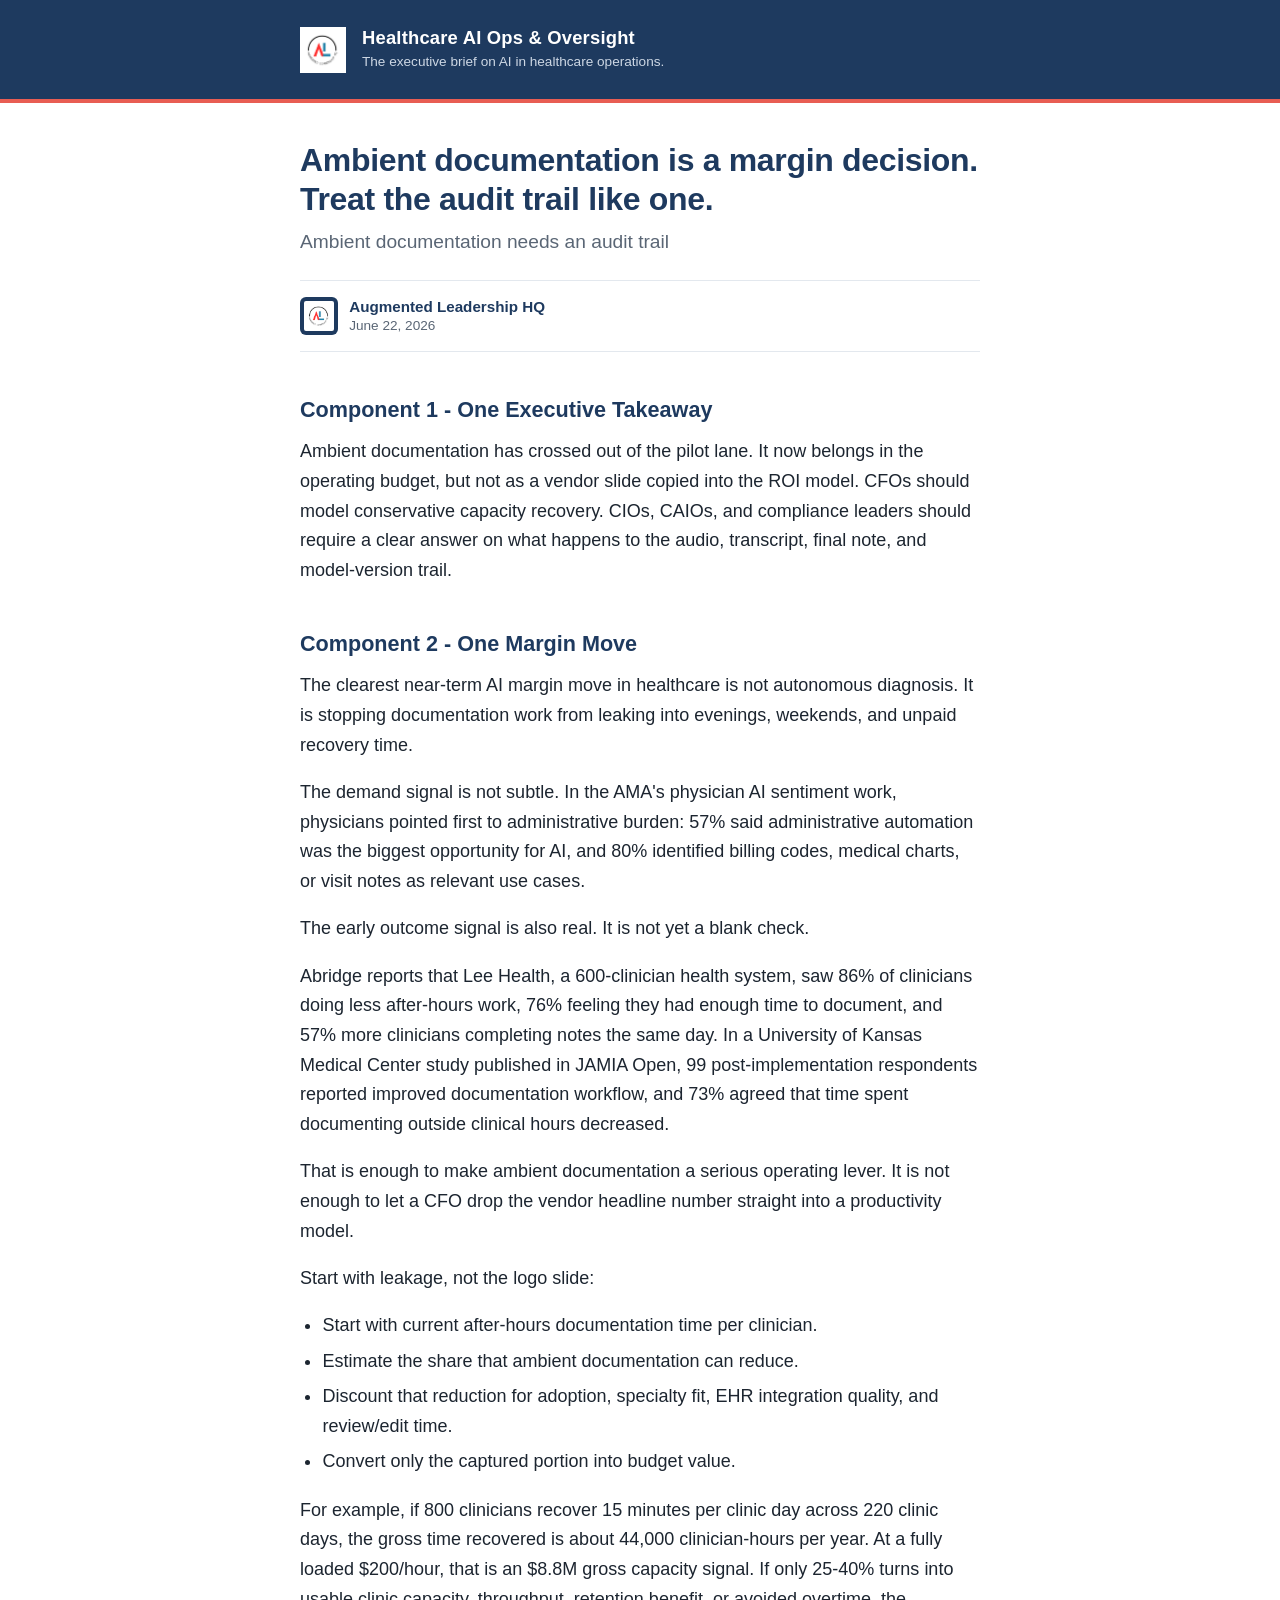
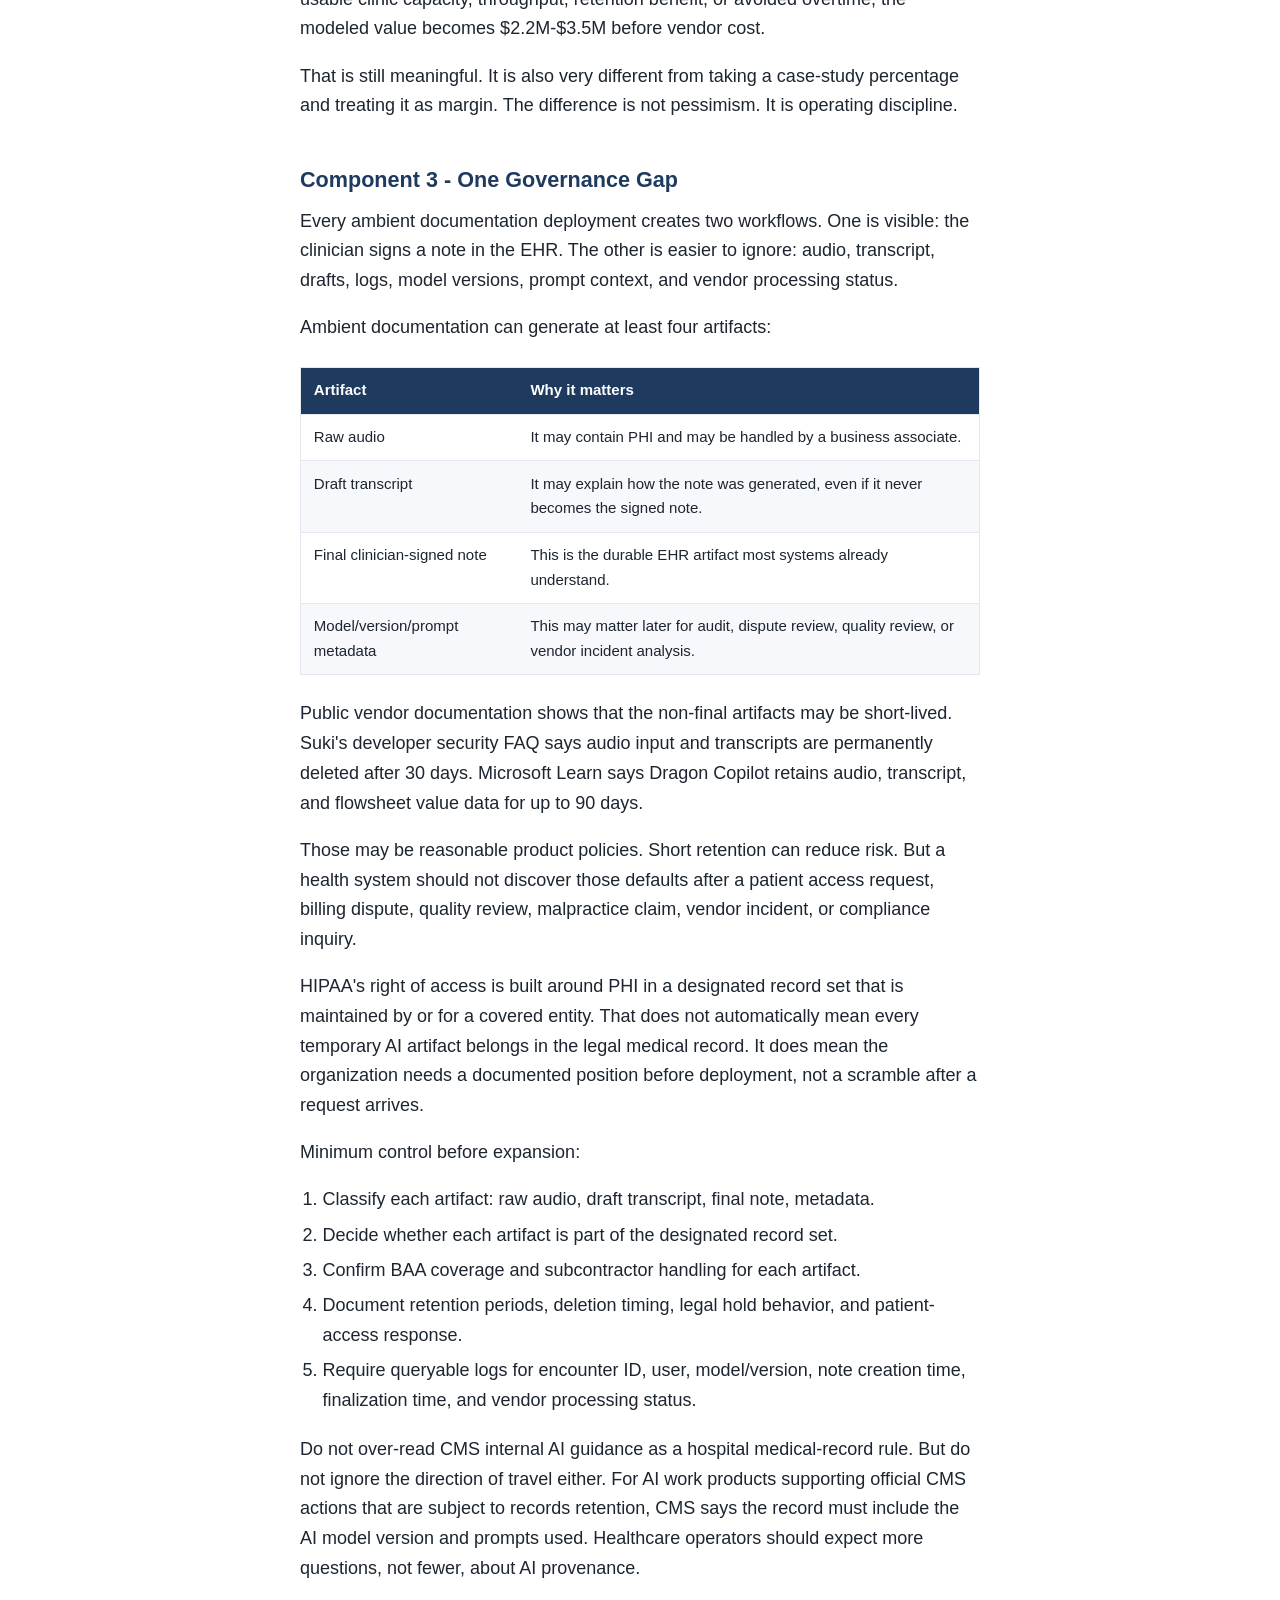
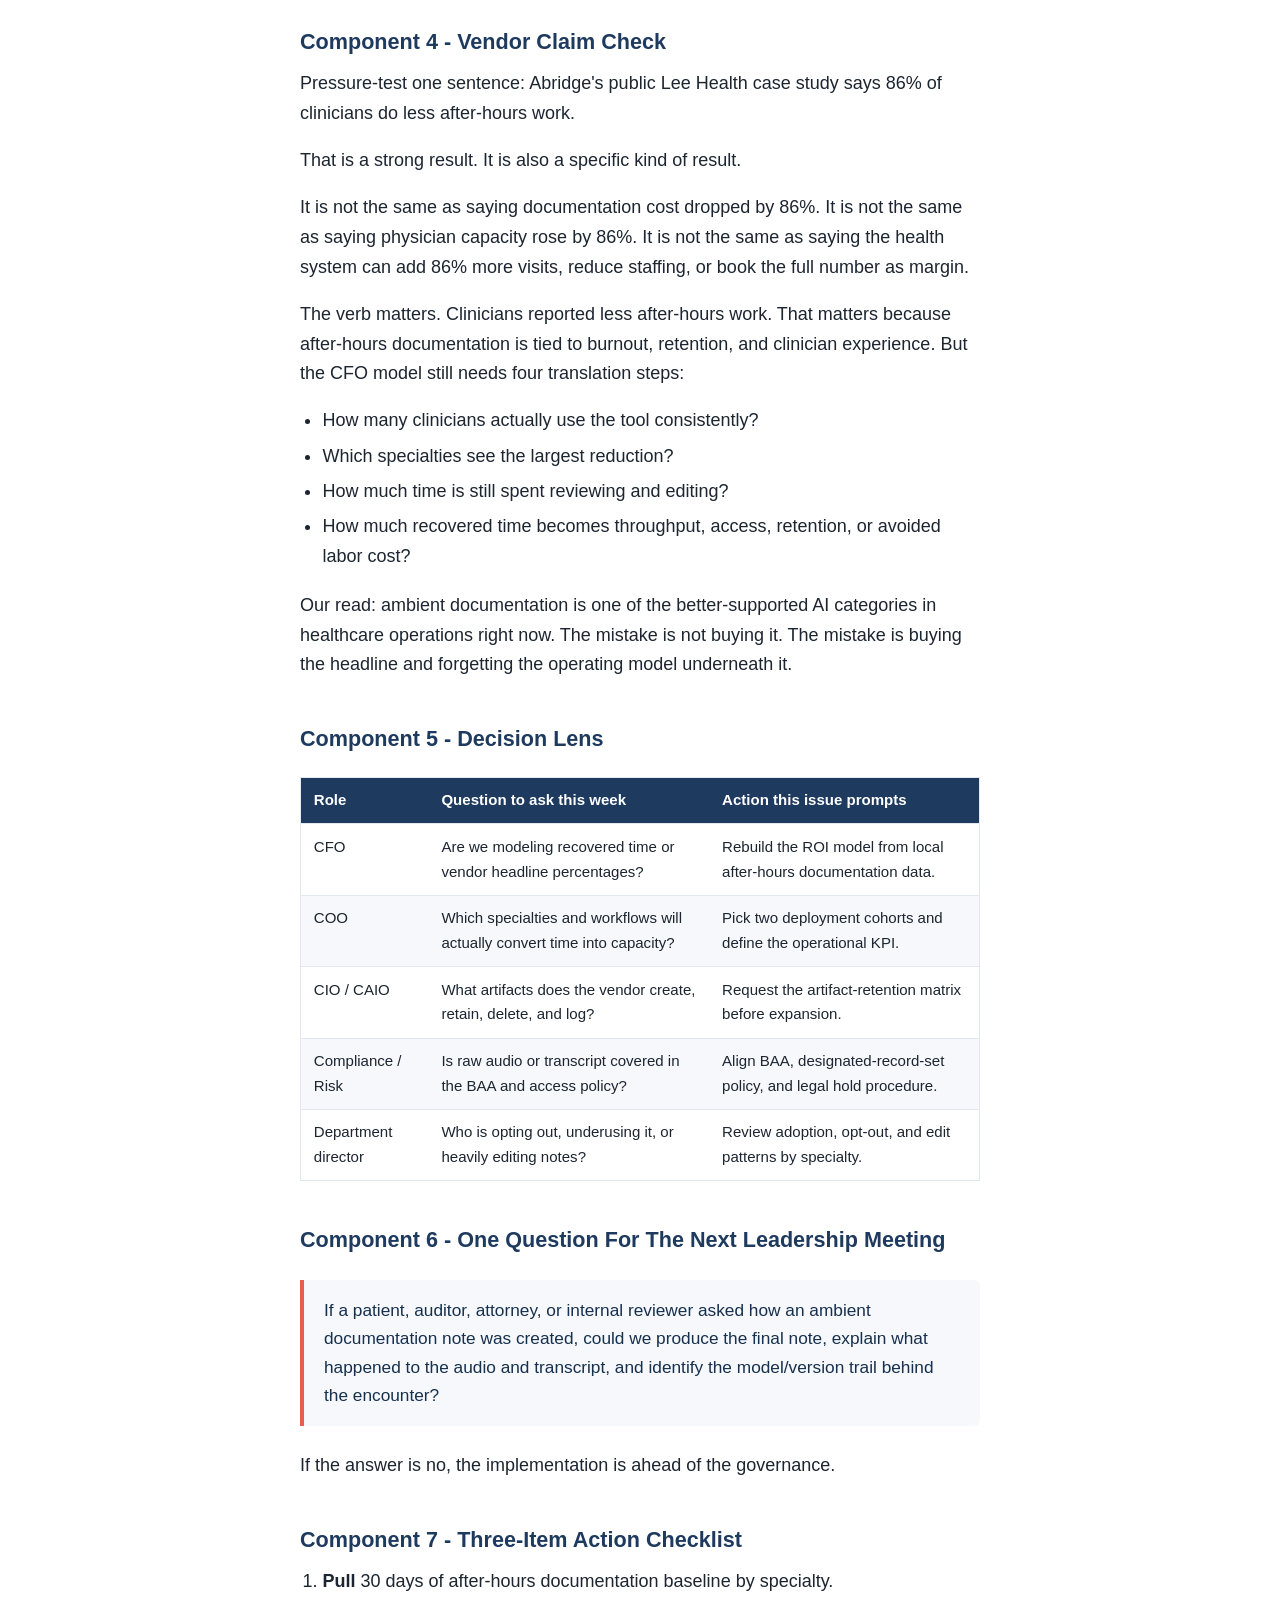
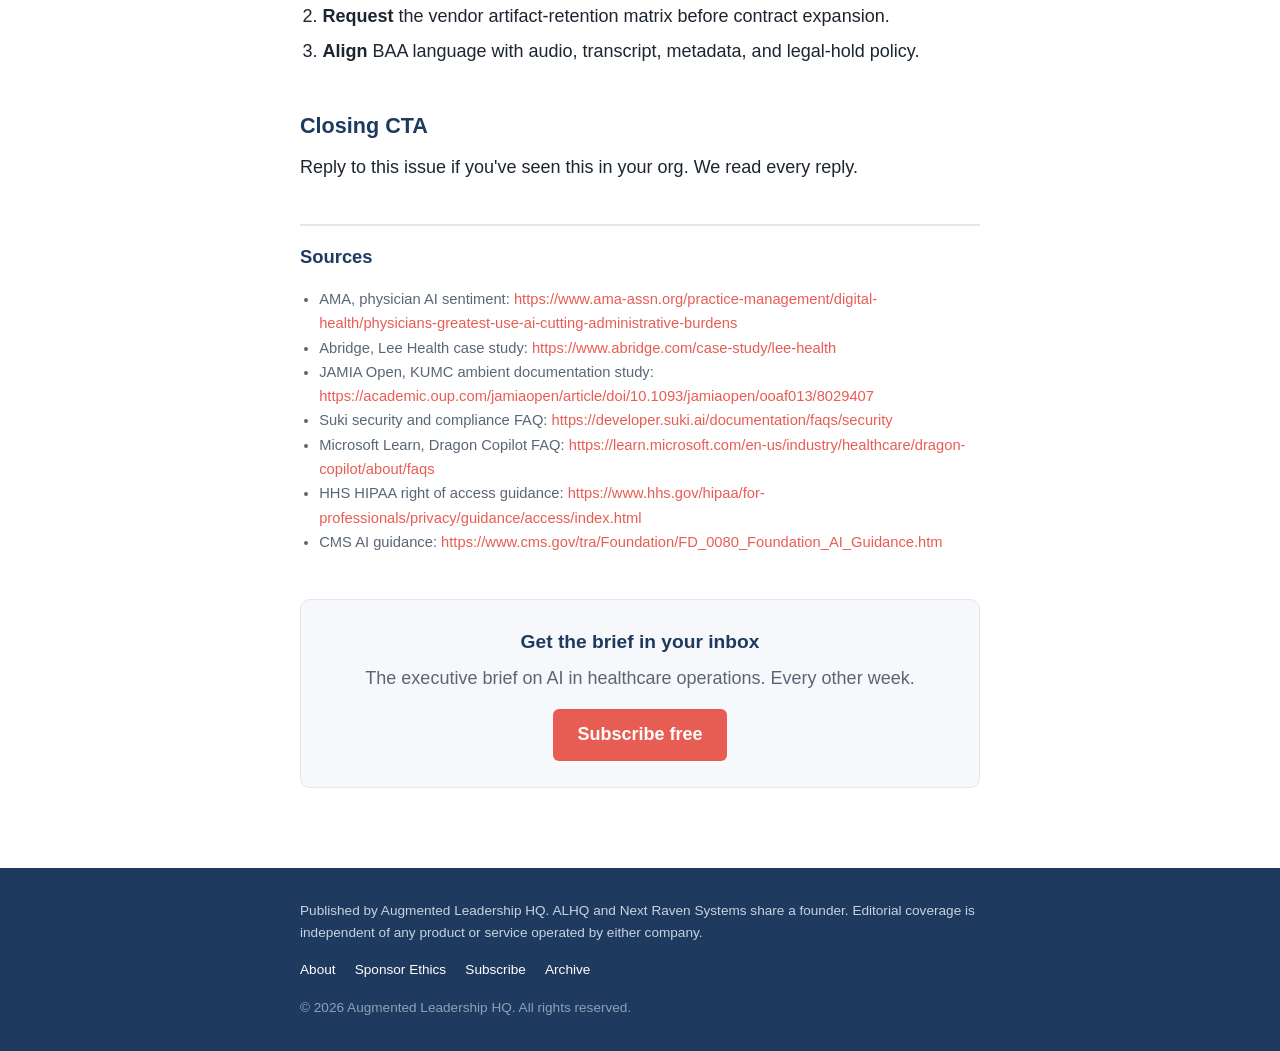
==== issues/01-ambient-documentation-margin-decision/index.html @ 06c496f8 "HCAIOO web archive: initial deploy (Issue #1)" ====
<!DOCTYPE html>
<html lang="en-US">
<head>
<meta charset="utf-8">
<meta name="viewport" content="width=device-width, initial-scale=1">
<title>Ambient documentation is a margin decision. Treat the audit trail like one. | Healthcare AI Ops &amp; Oversight</title>
<meta name="description" content="Ambient documentation needs an audit trail">
<link rel="canonical" href="https://brief.alhq.io/issues/01-ambient-documentation-margin-decision/">
<link rel="icon" type="image/png" href="../../assets/alhq-logo.png">
<link rel="stylesheet" href="../../assets/style.css">
<link rel="alternate" type="application/rss+xml" title="Healthcare AI Ops &amp; Oversight" href="https://brief.alhq.io/feed.xml">

<meta property="og:type" content="article">
<meta property="og:site_name" content="Healthcare AI Ops &amp; Oversight">
<meta property="og:title" content="Ambient documentation is a margin decision. Treat the audit trail like one.">
<meta property="og:description" content="Ambient documentation needs an audit trail">
<meta property="og:url" content="https://brief.alhq.io/issues/01-ambient-documentation-margin-decision/">
<meta property="og:image" content="https://brief.alhq.io/assets/alhq-logo.png">
<meta property="article:published_time" content="2026-06-22T00:00:00+00:00">
<meta property="article:publisher" content="Augmented Leadership HQ">
<meta name="twitter:card" content="summary_large_image">
<meta name="twitter:title" content="Ambient documentation is a margin decision. Treat the audit trail like one.">
<meta name="twitter:description" content="Ambient documentation needs an audit trail">
<meta name="twitter:image" content="https://brief.alhq.io/assets/alhq-logo.png">

<script type="application/ld+json">
{
  "@context": "https://schema.org",
  "@type": "Article",
  "headline": "Ambient documentation is a margin decision. Treat the audit trail like one.",
  "description": "Ambient documentation needs an audit trail",
  "datePublished": "2026-06-22",
  "dateModified": "2026-06-22",
  "url": "https://brief.alhq.io/issues/01-ambient-documentation-margin-decision/",
  "mainEntityOfPage": {
    "@type": "WebPage",
    "@id": "https://brief.alhq.io/issues/01-ambient-documentation-margin-decision/"
  },
  "isPartOf": {
    "@type": "Blog",
    "name": "Healthcare AI Ops & Oversight",
    "@id": "https://brief.alhq.io/"
  },
  "author": {
    "@type": "Organization",
    "name": "Augmented Leadership HQ",
    "url": "https://alhq.io",
    "logo": {
      "@type": "ImageObject",
      "url": "https://brief.alhq.io/assets/alhq-logo.png"
    }
  },
  "publisher": {
    "@type": "Organization",
    "name": "Augmented Leadership HQ",
    "url": "https://alhq.io",
    "logo": {
      "@type": "ImageObject",
      "url": "https://brief.alhq.io/assets/alhq-logo.png"
    }
  },
  "image": "https://brief.alhq.io/assets/alhq-logo.png"
}
</script>
</head>
<body>
<a class="skip-link" href="#main">Skip to content</a>

<header class="masthead">
  <div class="masthead-inner">
    <a href="../../"><img class="masthead-logo" src="../../assets/alhq-logo.png" alt="Augmented Leadership HQ logo"></a>
    <div class="masthead-text">
      <p class="masthead-title">Healthcare AI Ops &amp; Oversight</p>
      <p class="masthead-tagline">The executive brief on AI in healthcare operations.</p>
    </div>
  </div>
</header>

<main id="main">
  <article>
    <header class="issue-head">
      <h1>Ambient documentation is a margin decision. Treat the audit trail like one.</h1>
      <p class="standfirst">Ambient documentation needs an audit trail</p>
      <div class="byline">
        <img class="byline-logo" src="../../assets/alhq-logo.png" alt="Augmented Leadership HQ logo">
        <span class="byline-meta">
          <span class="byline-name">Augmented Leadership HQ</span>
          <time class="byline-date" datetime="2026-06-22T00:00:00+00:00">June 22, 2026</time>
        </span>
      </div>
    </header>

    <div class="issue-body">
      <h2>Component 1 - One Executive Takeaway</h2>
<p>Ambient documentation has crossed out of the pilot lane. It now belongs in the operating budget, but not as a vendor slide copied into the ROI model. CFOs should model conservative capacity recovery. CIOs, CAIOs, and compliance leaders should require a clear answer on what happens to the audio, transcript, final note, and model-version trail.</p>
<h2>Component 2 - One Margin Move</h2>
<p>The clearest near-term AI margin move in healthcare is not autonomous diagnosis. It is stopping documentation work from leaking into evenings, weekends, and unpaid recovery time.</p>
<p>The demand signal is not subtle. In the AMA's physician AI sentiment work, physicians pointed first to administrative burden: 57% said administrative automation was the biggest opportunity for AI, and 80% identified billing codes, medical charts, or visit notes as relevant use cases.</p>
<p>The early outcome signal is also real. It is not yet a blank check.</p>
<p>Abridge reports that Lee Health, a 600-clinician health system, saw 86% of clinicians doing less after-hours work, 76% feeling they had enough time to document, and 57% more clinicians completing notes the same day. In a University of Kansas Medical Center study published in JAMIA Open, 99 post-implementation respondents reported improved documentation workflow, and 73% agreed that time spent documenting outside clinical hours decreased.</p>
<p>That is enough to make ambient documentation a serious operating lever. It is not enough to let a CFO drop the vendor headline number straight into a productivity model.</p>
<p>Start with leakage, not the logo slide:</p>
<ul><li>Start with current after-hours documentation time per clinician.</li><li>Estimate the share that ambient documentation can reduce.</li><li>Discount that reduction for adoption, specialty fit, EHR integration quality, and review/edit time.</li><li>Convert only the captured portion into budget value.</li></ul>
<p>For example, if 800 clinicians recover 15 minutes per clinic day across 220 clinic days, the gross time recovered is about 44,000 clinician-hours per year. At a fully loaded $200/hour, that is an $8.8M gross capacity signal. If only 25-40% turns into usable clinic capacity, throughput, retention benefit, or avoided overtime, the modeled value becomes $2.2M-$3.5M before vendor cost.</p>
<p>That is still meaningful. It is also very different from taking a case-study percentage and treating it as margin. The difference is not pessimism. It is operating discipline.</p>
<h2>Component 3 - One Governance Gap</h2>
<p>Every ambient documentation deployment creates two workflows. One is visible: the clinician signs a note in the EHR. The other is easier to ignore: audio, transcript, drafts, logs, model versions, prompt context, and vendor processing status.</p>
<p>Ambient documentation can generate at least four artifacts:</p>
<div class="table-wrap"><table><thead><tr><th scope="col">Artifact</th><th scope="col">Why it matters</th></tr></thead><tbody><tr><td>Raw audio</td><td>It may contain PHI and may be handled by a business associate.</td></tr><tr><td>Draft transcript</td><td>It may explain how the note was generated, even if it never becomes the signed note.</td></tr><tr><td>Final clinician-signed note</td><td>This is the durable EHR artifact most systems already understand.</td></tr><tr><td>Model/version/prompt metadata</td><td>This may matter later for audit, dispute review, quality review, or vendor incident analysis.</td></tr></tbody></table></div>
<p>Public vendor documentation shows that the non-final artifacts may be short-lived. Suki's developer security FAQ says audio input and transcripts are permanently deleted after 30 days. Microsoft Learn says Dragon Copilot retains audio, transcript, and flowsheet value data for up to 90 days.</p>
<p>Those may be reasonable product policies. Short retention can reduce risk. But a health system should not discover those defaults after a patient access request, billing dispute, quality review, malpractice claim, vendor incident, or compliance inquiry.</p>
<p>HIPAA's right of access is built around PHI in a designated record set that is maintained by or for a covered entity. That does not automatically mean every temporary AI artifact belongs in the legal medical record. It does mean the organization needs a documented position before deployment, not a scramble after a request arrives.</p>
<p>Minimum control before expansion:</p>
<ol><li>Classify each artifact: raw audio, draft transcript, final note, metadata.</li><li>Decide whether each artifact is part of the designated record set.</li><li>Confirm BAA coverage and subcontractor handling for each artifact.</li><li>Document retention periods, deletion timing, legal hold behavior, and patient-access response.</li><li>Require queryable logs for encounter ID, user, model/version, note creation time, finalization time, and vendor processing status.</li></ol>
<p>Do not over-read CMS internal AI guidance as a hospital medical-record rule. But do not ignore the direction of travel either. For AI work products supporting official CMS actions that are subject to records retention, CMS says the record must include the AI model version and prompts used. Healthcare operators should expect more questions, not fewer, about AI provenance.</p>
<h2>Component 4 - Vendor Claim Check</h2>
<p>Pressure-test one sentence: Abridge's public Lee Health case study says 86% of clinicians do less after-hours work.</p>
<p>That is a strong result. It is also a specific kind of result.</p>
<p>It is not the same as saying documentation cost dropped by 86%. It is not the same as saying physician capacity rose by 86%. It is not the same as saying the health system can add 86% more visits, reduce staffing, or book the full number as margin.</p>
<p>The verb matters. Clinicians reported less after-hours work. That matters because after-hours documentation is tied to burnout, retention, and clinician experience. But the CFO model still needs four translation steps:</p>
<ul><li>How many clinicians actually use the tool consistently?</li><li>Which specialties see the largest reduction?</li><li>How much time is still spent reviewing and editing?</li><li>How much recovered time becomes throughput, access, retention, or avoided labor cost?</li></ul>
<p>Our read: ambient documentation is one of the better-supported AI categories in healthcare operations right now. The mistake is not buying it. The mistake is buying the headline and forgetting the operating model underneath it.</p>
<h2>Component 5 - Decision Lens</h2>
<div class="table-wrap"><table><thead><tr><th scope="col">Role</th><th scope="col">Question to ask this week</th><th scope="col">Action this issue prompts</th></tr></thead><tbody><tr><td>CFO</td><td>Are we modeling recovered time or vendor headline percentages?</td><td>Rebuild the ROI model from local after-hours documentation data.</td></tr><tr><td>COO</td><td>Which specialties and workflows will actually convert time into capacity?</td><td>Pick two deployment cohorts and define the operational KPI.</td></tr><tr><td>CIO / CAIO</td><td>What artifacts does the vendor create, retain, delete, and log?</td><td>Request the artifact-retention matrix before expansion.</td></tr><tr><td>Compliance / Risk</td><td>Is raw audio or transcript covered in the BAA and access policy?</td><td>Align BAA, designated-record-set policy, and legal hold procedure.</td></tr><tr><td>Department director</td><td>Who is opting out, underusing it, or heavily editing notes?</td><td>Review adoption, opt-out, and edit patterns by specialty.</td></tr></tbody></table></div>
<h2>Component 6 - One Question For The Next Leadership Meeting</h2>
<blockquote><p>If a patient, auditor, attorney, or internal reviewer asked how an ambient documentation note was created, could we produce the final note, explain what happened to the audio and transcript, and identify the model/version trail behind the encounter?</p></blockquote>
<p>If the answer is no, the implementation is ahead of the governance.</p>
<h2>Component 7 - Three-Item Action Checklist</h2>
<ol><li><strong>Pull</strong> 30 days of after-hours documentation baseline by specialty.</li><li><strong>Request</strong> the vendor artifact-retention matrix before contract expansion.</li><li><strong>Align</strong> BAA language with audio, transcript, metadata, and legal-hold policy.</li></ol>
<h2>Closing CTA</h2>
<p>Reply to this issue if you've seen this in your org. We read every reply.</p>
    </div>

    <section class="sources" aria-label="Sources"><h2>Sources</h2><ul><li>AMA, physician AI sentiment: <a href="https://www.ama-assn.org/practice-management/digital-health/physicians-greatest-use-ai-cutting-administrative-burdens" rel="noopener">https://www.ama-assn.org/practice-management/digital-health/physicians-greatest-use-ai-cutting-administrative-burdens</a></li><li>Abridge, Lee Health case study: <a href="https://www.abridge.com/case-study/lee-health" rel="noopener">https://www.abridge.com/case-study/lee-health</a></li><li>JAMIA Open, KUMC ambient documentation study: <a href="https://academic.oup.com/jamiaopen/article/doi/10.1093/jamiaopen/ooaf013/8029407" rel="noopener">https://academic.oup.com/jamiaopen/article/doi/10.1093/jamiaopen/ooaf013/8029407</a></li><li>Suki security and compliance FAQ: <a href="https://developer.suki.ai/documentation/faqs/security" rel="noopener">https://developer.suki.ai/documentation/faqs/security</a></li><li>Microsoft Learn, Dragon Copilot FAQ: <a href="https://learn.microsoft.com/en-us/industry/healthcare/dragon-copilot/about/faqs" rel="noopener">https://learn.microsoft.com/en-us/industry/healthcare/dragon-copilot/about/faqs</a></li><li>HHS HIPAA right of access guidance: <a href="https://www.hhs.gov/hipaa/for-professionals/privacy/guidance/access/index.html" rel="noopener">https://www.hhs.gov/hipaa/for-professionals/privacy/guidance/access/index.html</a></li><li>CMS AI guidance: <a href="https://www.cms.gov/tra/Foundation/FD_0080_Foundation_AI_Guidance.htm" rel="noopener">https://www.cms.gov/tra/Foundation/FD_0080_Foundation_AI_Guidance.htm</a></li></ul></section>
  </article>

  <section class="cta">
    <h2>Get the brief in your inbox</h2>
    <p>The executive brief on AI in healthcare operations. Every other week.</p>
    <a class="btn" href="https://newsletter.alhq.io">Subscribe free</a>
  </section>
</main>

<footer class="site-footer">
  <div class="footer-inner">
    <p class="footer-disclaimer">Published by Augmented Leadership HQ. ALHQ and Next Raven Systems share a founder. Editorial coverage is independent of any product or service operated by either company.</p>
    <p class="footer-links">
      <a href="https://newsletter.alhq.io/about">About</a>
      <a href="https://newsletter.alhq.io/sponsor-ethics">Sponsor Ethics</a>
      <a href="https://newsletter.alhq.io">Subscribe</a>
      <a href="https://brief.alhq.io/">Archive</a>
    </p>
    <p class="footer-meta">&copy; 2026 Augmented Leadership HQ. All rights reserved.</p>
  </div>
</footer>
</body>
</html>
---- assets/style.css ----
/* Healthcare AI Ops & Oversight — brief.alhq.io archive
   ALHQ brand: navy #1E3A5F, coral #E85D53, white. No JS required. */

:root {
  --navy: #1E3A5F;
  --navy-deep: #16304d;
  --coral: #E85D53;
  --ink: #1c2530;
  --muted: #5a6675;
  --line: #e3e8ee;
  --bg: #ffffff;
  --bg-soft: #f6f8fb;
  --maxw: 720px;
}

* { box-sizing: border-box; }

html { -webkit-text-size-adjust: 100%; }

body {
  margin: 0;
  font-family: -apple-system, BlinkMacSystemFont, "Segoe UI", Roboto,
    Helvetica, Arial, "Apple Color Emoji", sans-serif;
  color: var(--ink);
  background: var(--bg);
  line-height: 1.65;
  font-size: 18px;
  -webkit-font-smoothing: antialiased;
}

a { color: var(--coral); text-decoration: none; }
a:hover { text-decoration: underline; }

.skip-link {
  position: absolute; left: -999px; top: 0;
  background: var(--navy); color: #fff; padding: .6rem 1rem; z-index: 100;
}
.skip-link:focus { left: 0; }

/* ---------- Masthead ---------- */
.masthead {
  background: var(--navy);
  color: #fff;
  border-bottom: 4px solid var(--coral);
}
.masthead-inner {
  max-width: var(--maxw);
  margin: 0 auto;
  padding: 1.6rem 1.25rem;
  display: flex;
  align-items: center;
  gap: 1rem;
}
.masthead a { color: #fff; }
.masthead-logo { height: 46px; width: auto; display: block; flex: 0 0 auto; }
.masthead-text { display: flex; flex-direction: column; gap: .15rem; }
.masthead-title {
  font-size: 1.15rem; font-weight: 700; letter-spacing: .2px; margin: 0;
  line-height: 1.25;
}
.masthead-tagline { font-size: .85rem; color: #cdd7e4; margin: 0; }

/* ---------- Layout ---------- */
main { max-width: var(--maxw); margin: 0 auto; padding: 2.4rem 1.25rem 1rem; }

/* ---------- Index ---------- */
.index-intro { margin: 0 0 2rem; }
.index-intro h1 { font-size: 1.5rem; color: var(--navy); margin: 0 0 .4rem; }
.index-intro p { color: var(--muted); margin: 0; }

.issue-list { list-style: none; margin: 0; padding: 0; }
.issue-row { border-top: 1px solid var(--line); }
.issue-row:last-child { border-bottom: 1px solid var(--line); }
.issue-link {
  display: block; padding: 1.4rem 0; color: inherit; text-decoration: none;
}
.issue-link:hover { text-decoration: none; }
.issue-link:hover .issue-title { color: var(--coral); }
.issue-date { font-size: .8rem; color: var(--muted); text-transform: uppercase;
  letter-spacing: .06em; }
.issue-num {
  display: inline-block; margin-left: .6rem; font-size: .72rem; font-weight: 700;
  color: #fff; background: var(--coral); padding: .1rem .5rem; border-radius: 3px;
  vertical-align: middle;
}
.issue-title { font-size: 1.3rem; color: var(--navy); margin: .35rem 0 .25rem;
  line-height: 1.3; transition: color .15s ease; }
.issue-sub { margin: 0; color: var(--muted); }

/* ---------- Issue page ---------- */
article header.issue-head { margin-bottom: 2rem; }
.issue-head h1 {
  font-size: 2rem; color: var(--navy); line-height: 1.2; margin: 0 0 .6rem;
  letter-spacing: -0.01em;
}
.standfirst { font-size: 1.2rem; color: var(--muted); margin: 0 0 1.5rem;
  line-height: 1.45; }

.byline {
  display: flex; align-items: center; gap: .7rem;
  padding: 1rem 0; border-top: 1px solid var(--line);
  border-bottom: 1px solid var(--line);
}
.byline-logo {
  height: 38px; width: 38px; border-radius: 6px; background: var(--navy);
  padding: 4px; object-fit: contain; flex: 0 0 auto;
}
.byline-meta { display: flex; flex-direction: column; line-height: 1.3; }
.byline-name { font-weight: 700; color: var(--navy); font-size: .95rem; }
.byline-date { color: var(--muted); font-size: .85rem; }

.issue-body { margin-top: 2rem; }
.issue-body h2 {
  font-size: 1.35rem; color: var(--navy); margin: 2.4rem 0 .8rem;
  padding-top: .4rem; line-height: 1.3;
}
.issue-body h3 { font-size: 1.1rem; color: var(--navy-deep); margin: 1.8rem 0 .6rem; }
.issue-body p { margin: 0 0 1.1rem; }
.issue-body ul, .issue-body ol { margin: 0 0 1.2rem; padding-left: 1.4rem; }
.issue-body li { margin: .35rem 0; }

.issue-body blockquote {
  margin: 1.6rem 0; padding: 1rem 1.25rem; background: var(--bg-soft);
  border-left: 4px solid var(--coral); color: var(--navy-deep);
  font-size: 1.08rem; border-radius: 0 6px 6px 0;
}
.issue-body blockquote p { margin: 0; }

.table-wrap { overflow-x: auto; margin: 1.5rem 0; }
.issue-body table {
  border-collapse: collapse; width: 100%; font-size: .94rem;
  border: 1px solid var(--line);
}
.issue-body thead th {
  background: var(--navy); color: #fff; text-align: left; font-weight: 600;
  padding: .65rem .8rem; vertical-align: top;
}
.issue-body td {
  border-top: 1px solid var(--line); padding: .65rem .8rem; vertical-align: top;
}
.issue-body tbody tr:nth-child(even) { background: var(--bg-soft); }

code {
  background: var(--bg-soft); padding: .1rem .35rem; border-radius: 4px;
  font-size: .9em; font-family: ui-monospace, SFMono-Regular, Menlo, monospace;
}

/* ---------- Sources ---------- */
.sources {
  margin: 2.6rem 0 0; padding-top: 1rem; border-top: 2px solid var(--line);
}
.sources h2 { font-size: 1.15rem; color: var(--navy); margin: 0 0 .8rem; }
.sources ul { padding-left: 1.2rem; font-size: .92rem; color: var(--muted); }
.sources a { word-break: break-word; }

/* ---------- Subscribe CTA ---------- */
.cta {
  margin: 2.8rem 0 1rem; padding: 1.6rem; background: var(--bg-soft);
  border: 1px solid var(--line); border-radius: 10px; text-align: center;
}
.cta h2 { margin: 0 0 .4rem; color: var(--navy); font-size: 1.2rem; }
.cta p { margin: 0 0 1rem; color: var(--muted); }
.btn {
  display: inline-block; background: var(--coral); color: #fff !important;
  padding: .7rem 1.5rem; border-radius: 6px; font-weight: 600;
  text-decoration: none !important;
}
.btn:hover { background: #d44b41; }

/* ---------- Footer ---------- */
footer.site-footer {
  margin-top: 3rem; background: var(--navy); color: #c8d3e0;
}
.footer-inner {
  max-width: var(--maxw); margin: 0 auto; padding: 2rem 1.25rem;
  font-size: .85rem; line-height: 1.6;
}
.footer-inner a { color: #fff; }
.footer-disclaimer { margin: 0 0 1rem; }
.footer-links { margin: 0 0 1rem; display: flex; gap: 1.2rem; flex-wrap: wrap; }
.footer-meta { color: #8ea0b6; margin: 0; }

/* ---------- Responsive ---------- */
@media (max-width: 600px) {
  body { font-size: 17px; }
  .issue-head h1 { font-size: 1.6rem; }
  main { padding: 1.8rem 1rem 1rem; }
  .masthead-inner { padding: 1.2rem 1rem; }
}
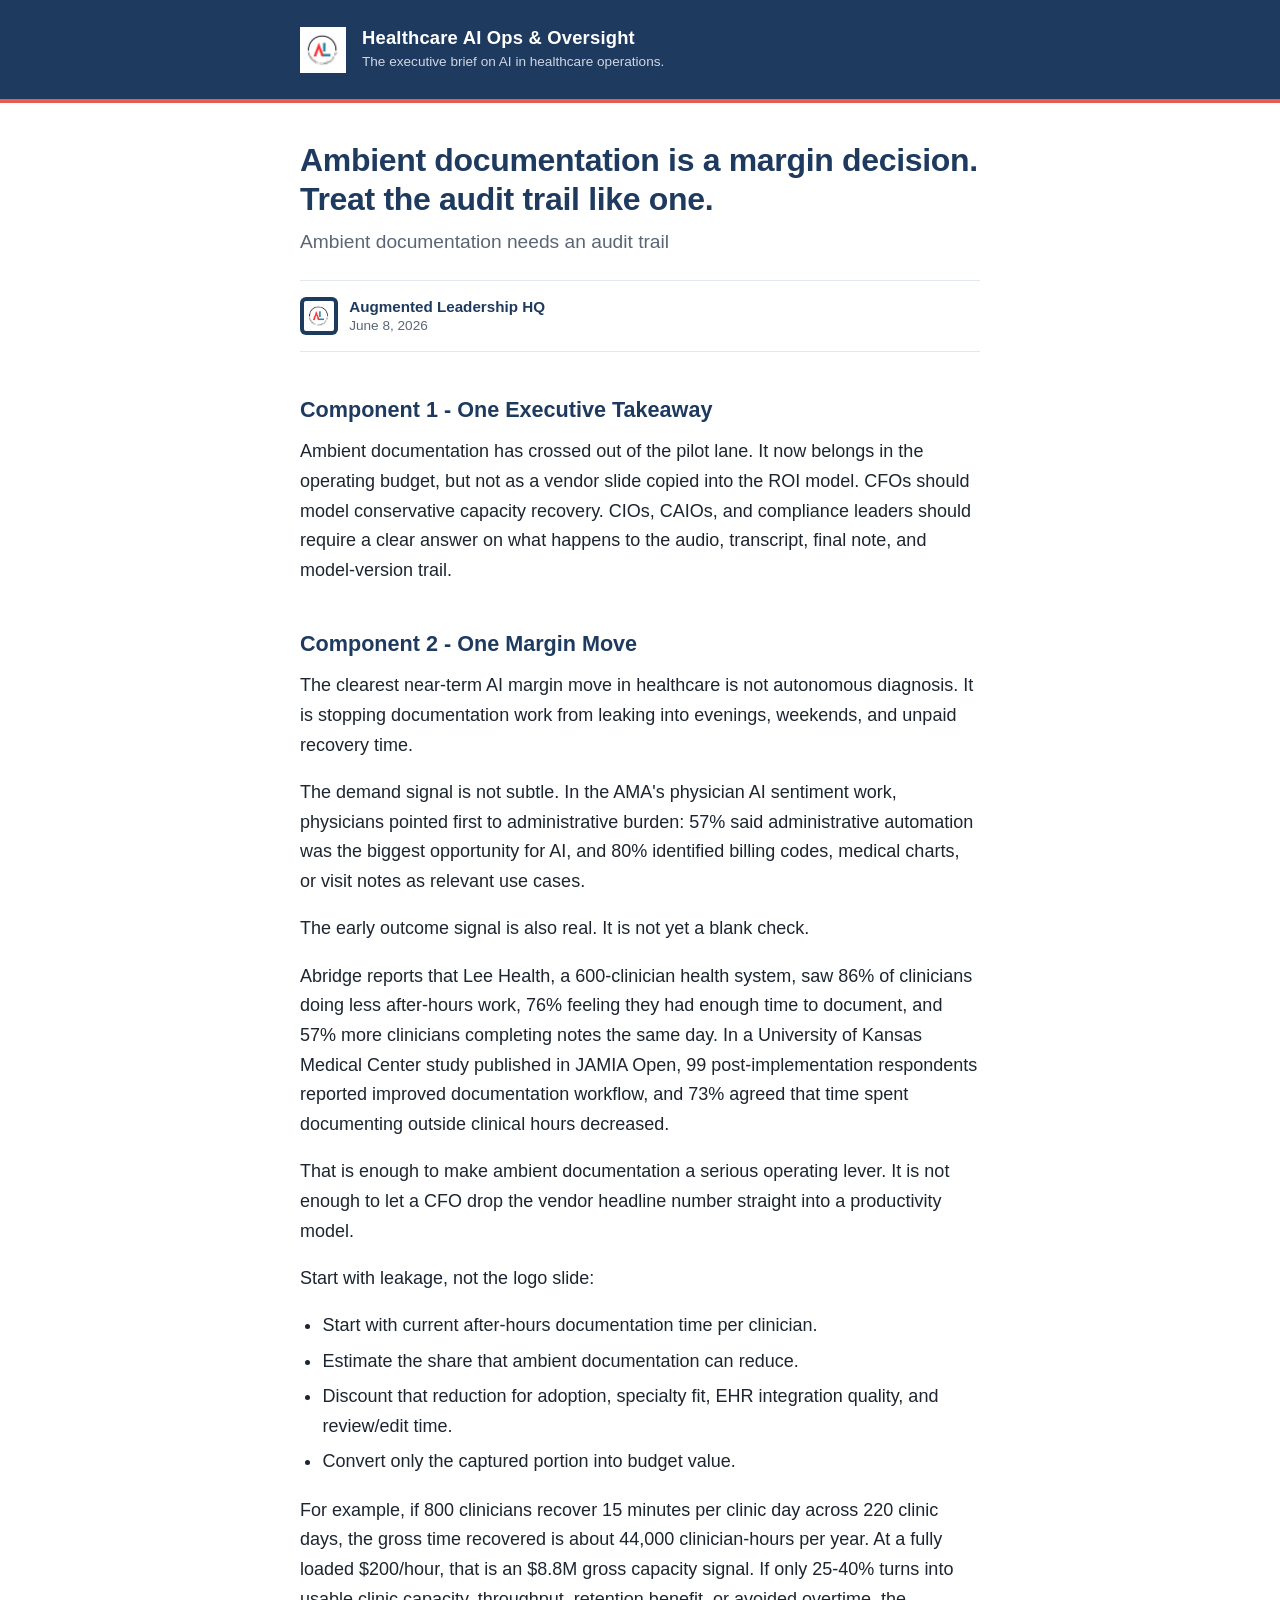
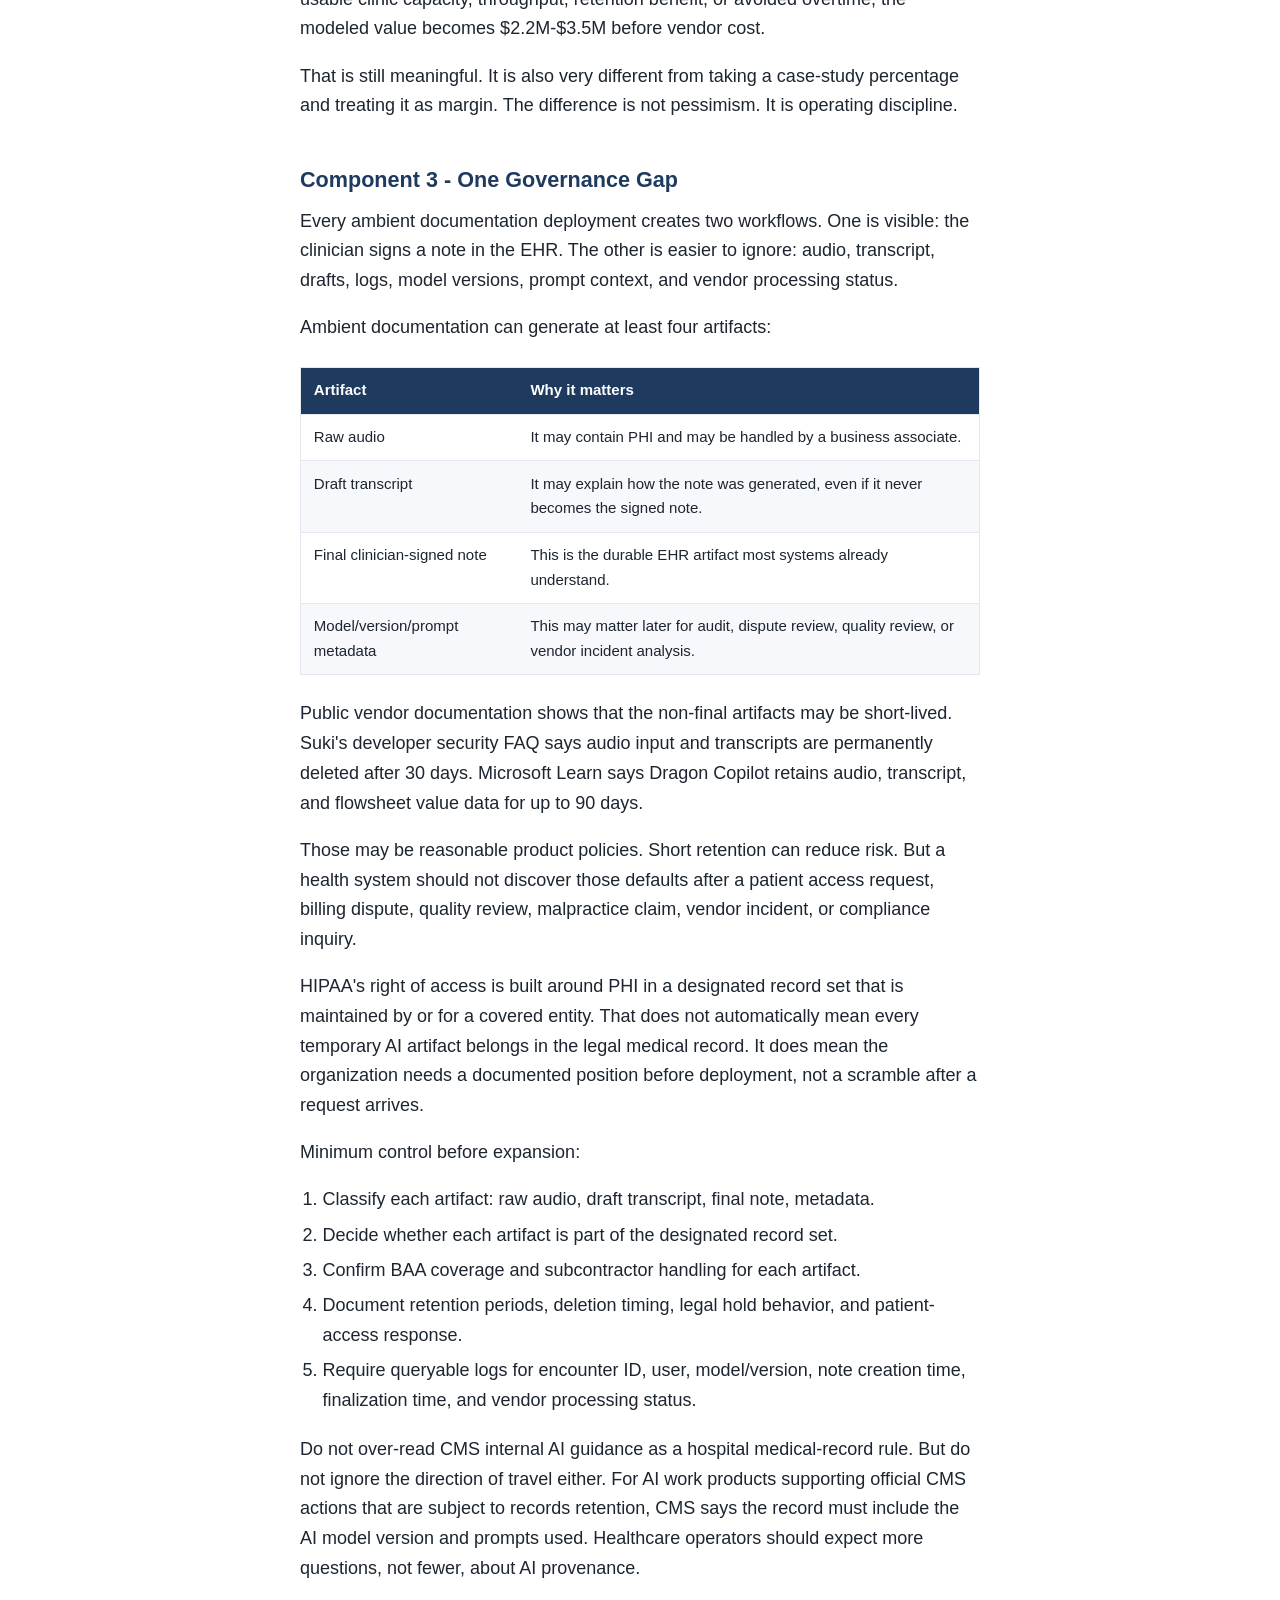
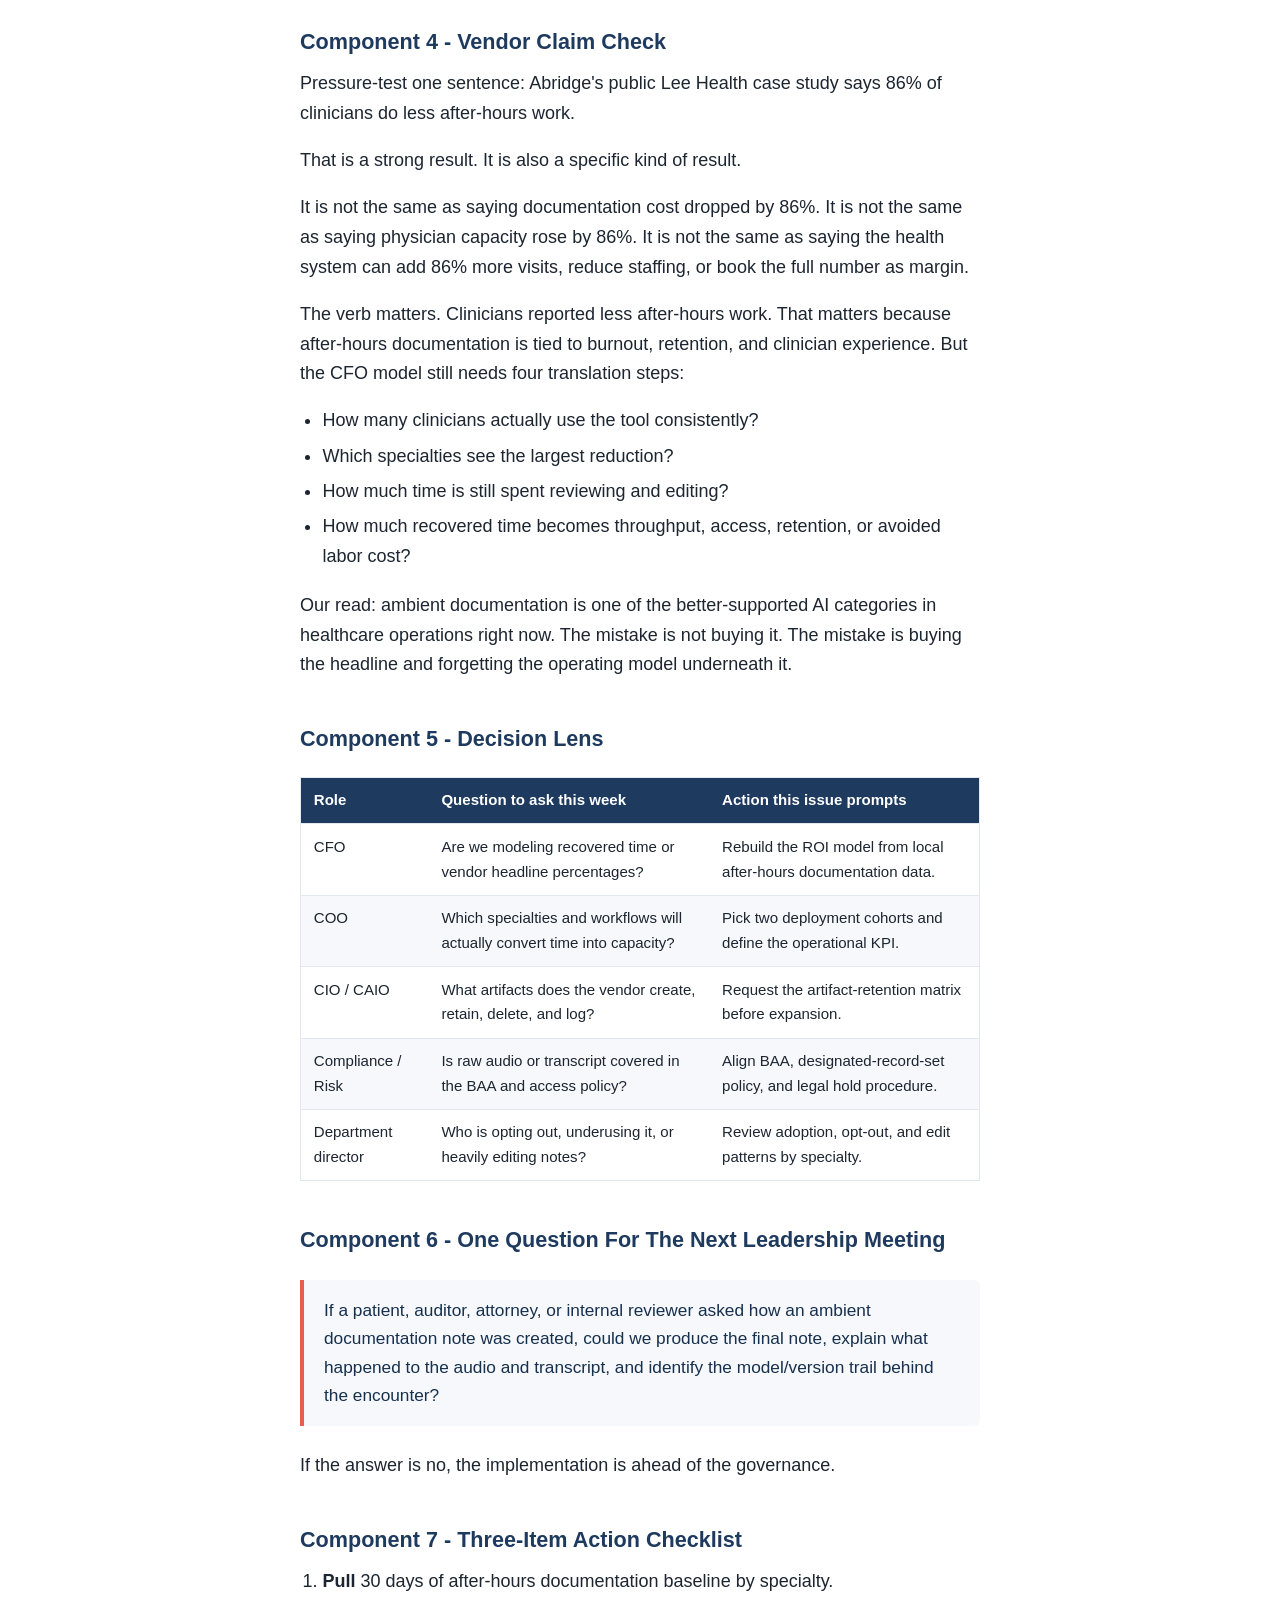
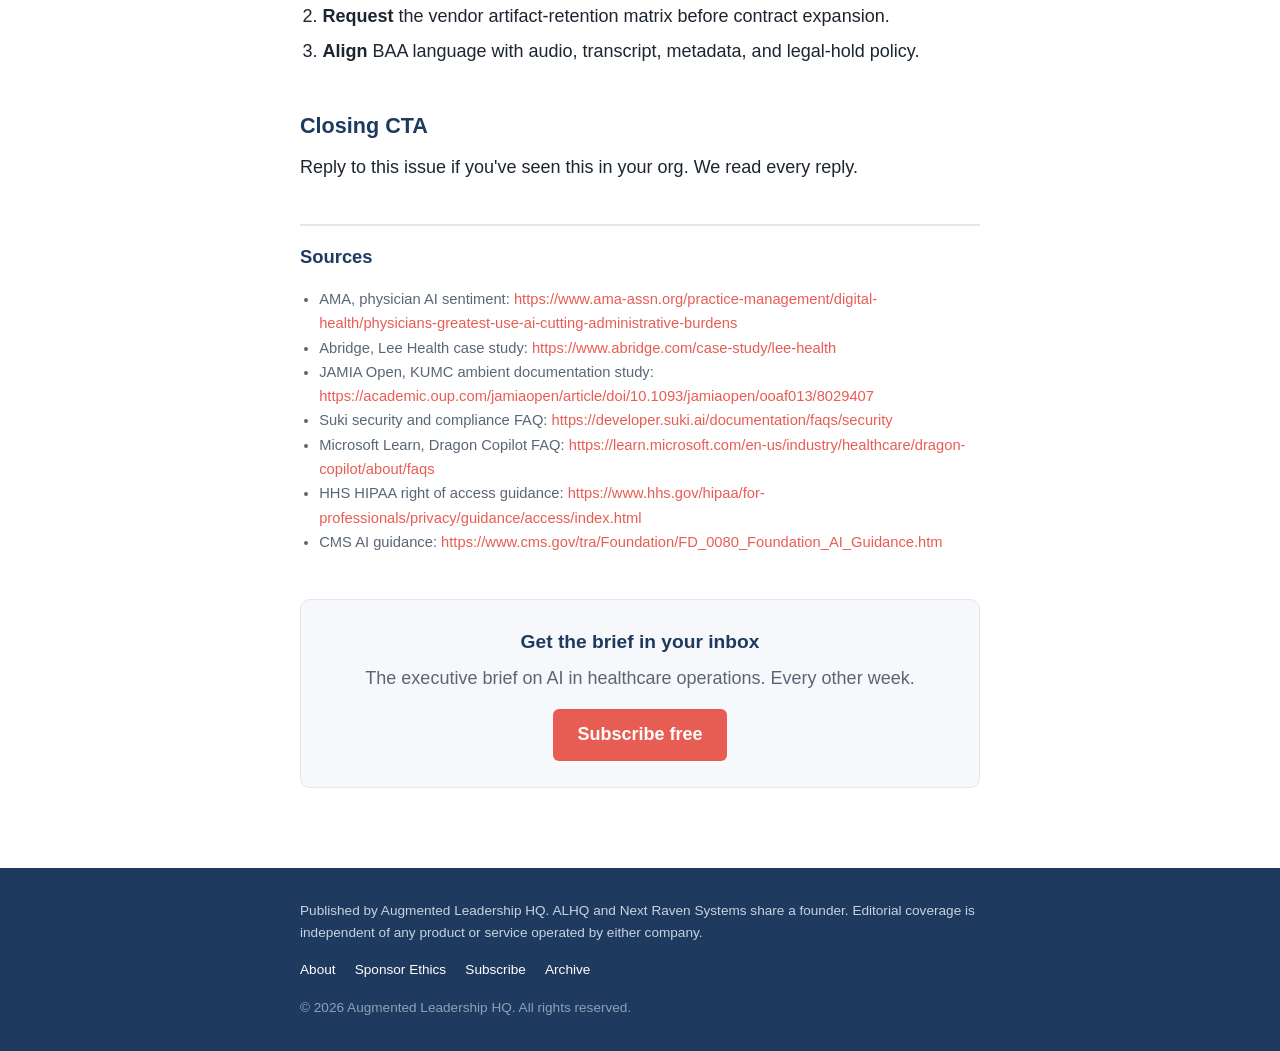
==== commit 4461e3d8: "Issue #1 date -> June 8, 2026 (launch date update)" ====
--- a/issues/01-ambient-documentation-margin-decision/index.html
+++ b/issues/01-ambient-documentation-margin-decision/index.html
@@ -16,7 +16,7 @@
 <meta property="og:description" content="Ambient documentation needs an audit trail">
 <meta property="og:url" content="https://brief.alhq.io/issues/01-ambient-documentation-margin-decision/">
 <meta property="og:image" content="https://brief.alhq.io/assets/alhq-logo.png">
-<meta property="article:published_time" content="2026-06-22T00:00:00+00:00">
+<meta property="article:published_time" content="2026-06-08T00:00:00+00:00">
 <meta property="article:publisher" content="Augmented Leadership HQ">
 <meta name="twitter:card" content="summary_large_image">
 <meta name="twitter:title" content="Ambient documentation is a margin decision. Treat the audit trail like one.">
@@ -29,8 +29,8 @@
   "@type": "Article",
   "headline": "Ambient documentation is a margin decision. Treat the audit trail like one.",
   "description": "Ambient documentation needs an audit trail",
-  "datePublished": "2026-06-22",
-  "dateModified": "2026-06-22",
+  "datePublished": "2026-06-08",
+  "dateModified": "2026-06-08",
   "url": "https://brief.alhq.io/issues/01-ambient-documentation-margin-decision/",
   "mainEntityOfPage": {
     "@type": "WebPage",
@@ -85,7 +85,7 @@
         <img class="byline-logo" src="../../assets/alhq-logo.png" alt="Augmented Leadership HQ logo">
         <span class="byline-meta">
           <span class="byline-name">Augmented Leadership HQ</span>
-          <time class="byline-date" datetime="2026-06-22T00:00:00+00:00">June 22, 2026</time>
+          <time class="byline-date" datetime="2026-06-08T00:00:00+00:00">June 8, 2026</time>
         </span>
       </div>
     </header>
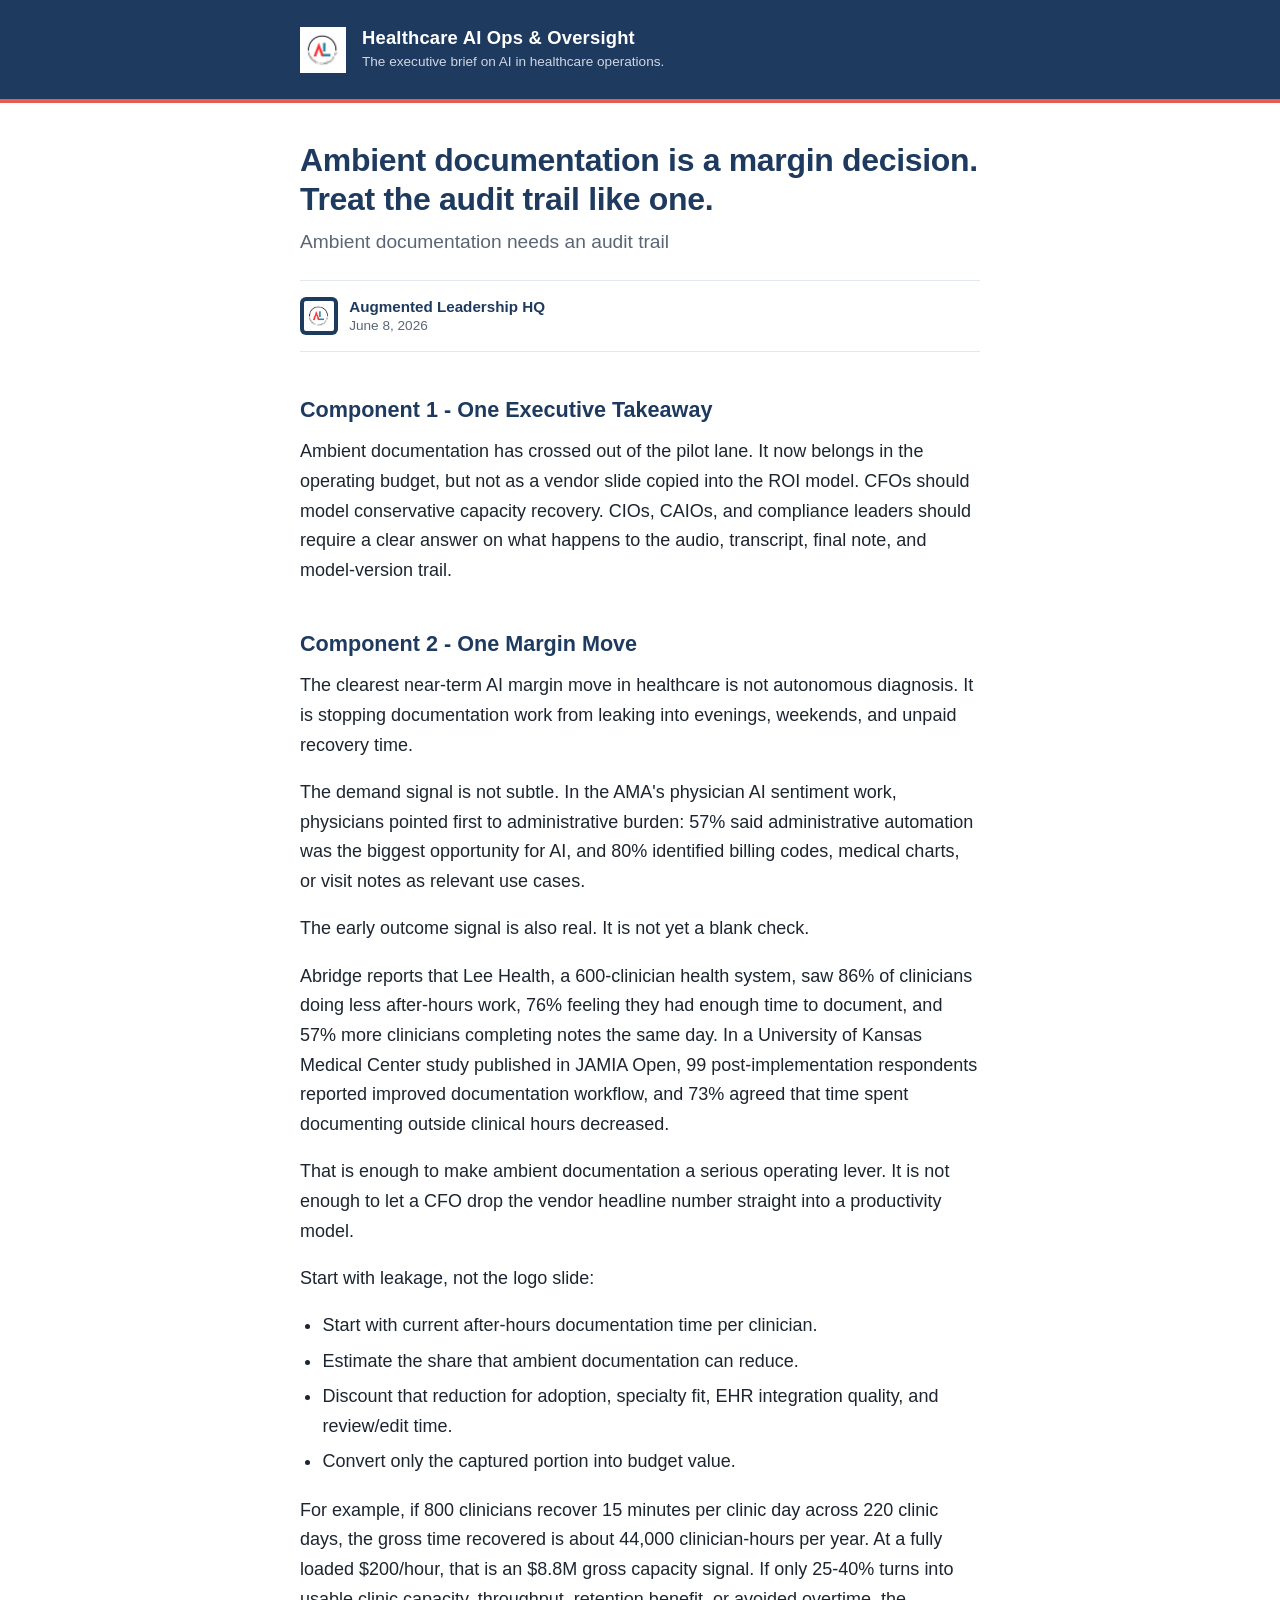
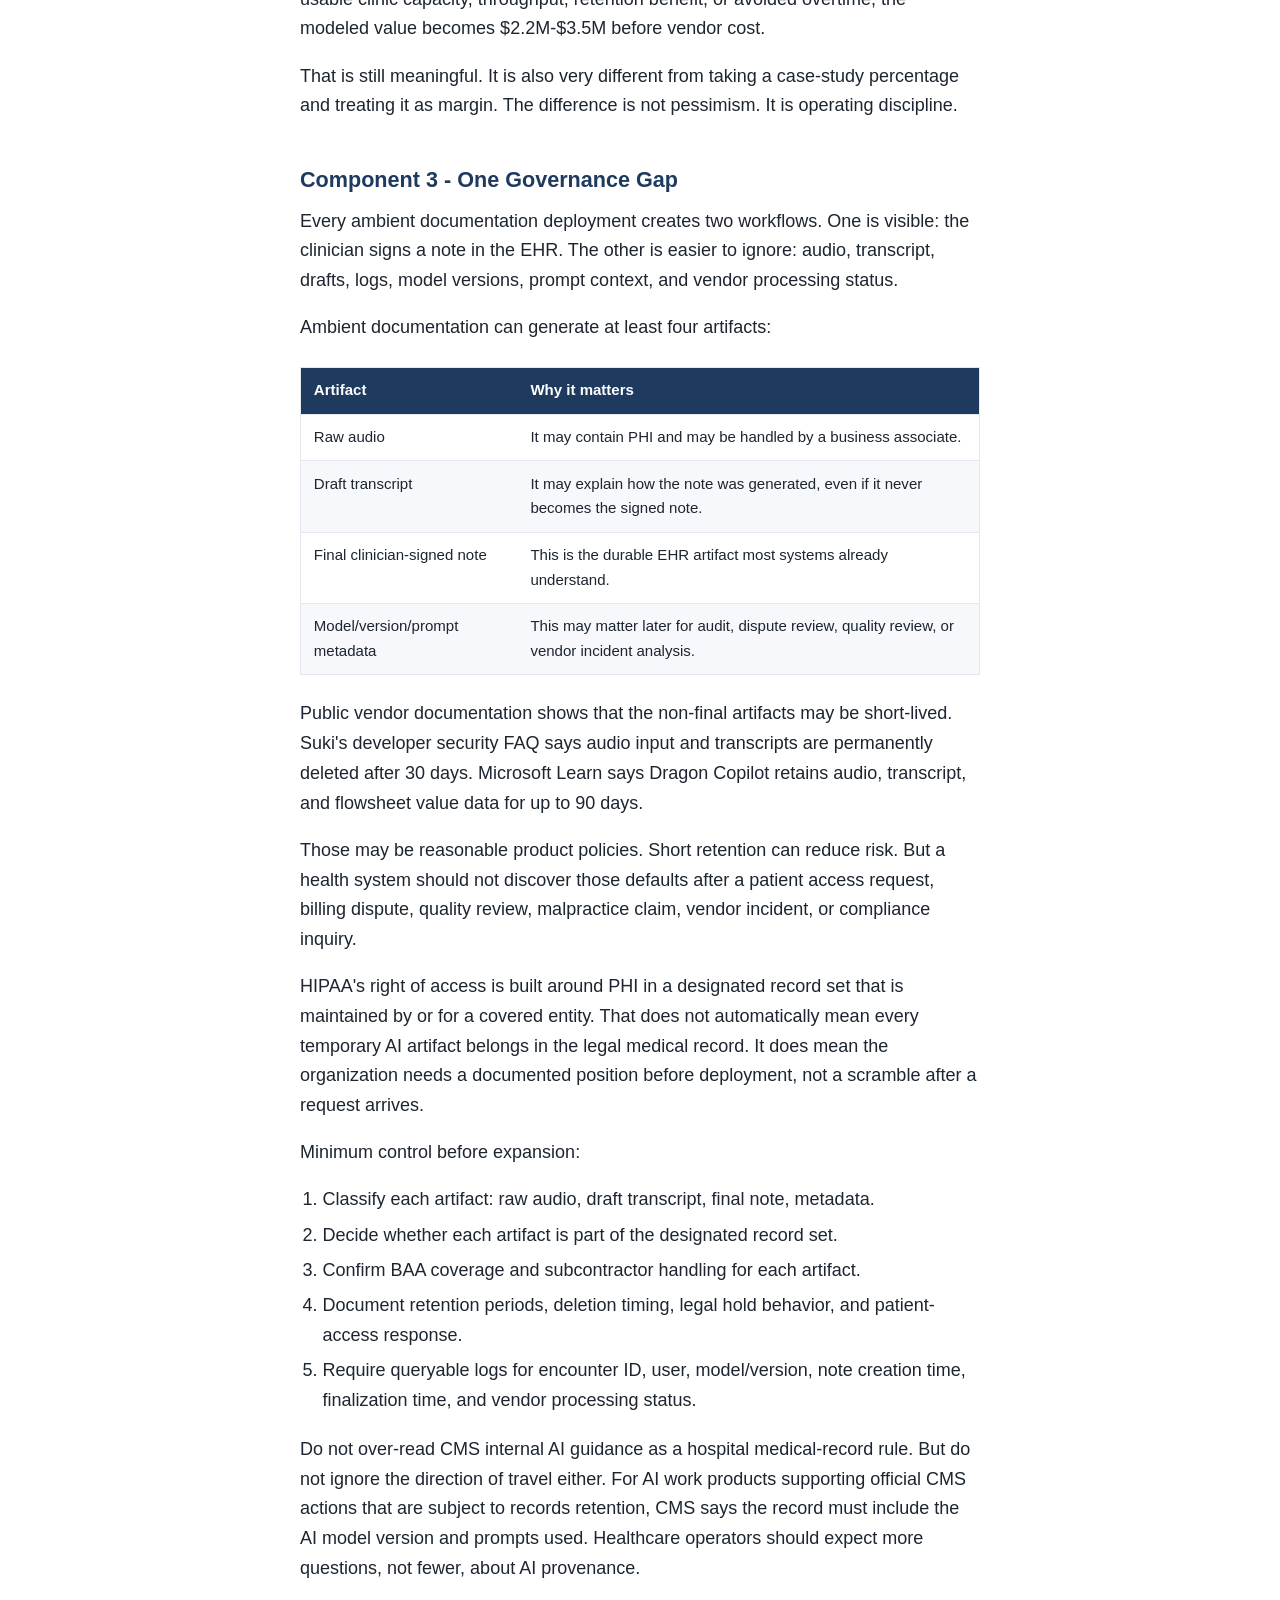
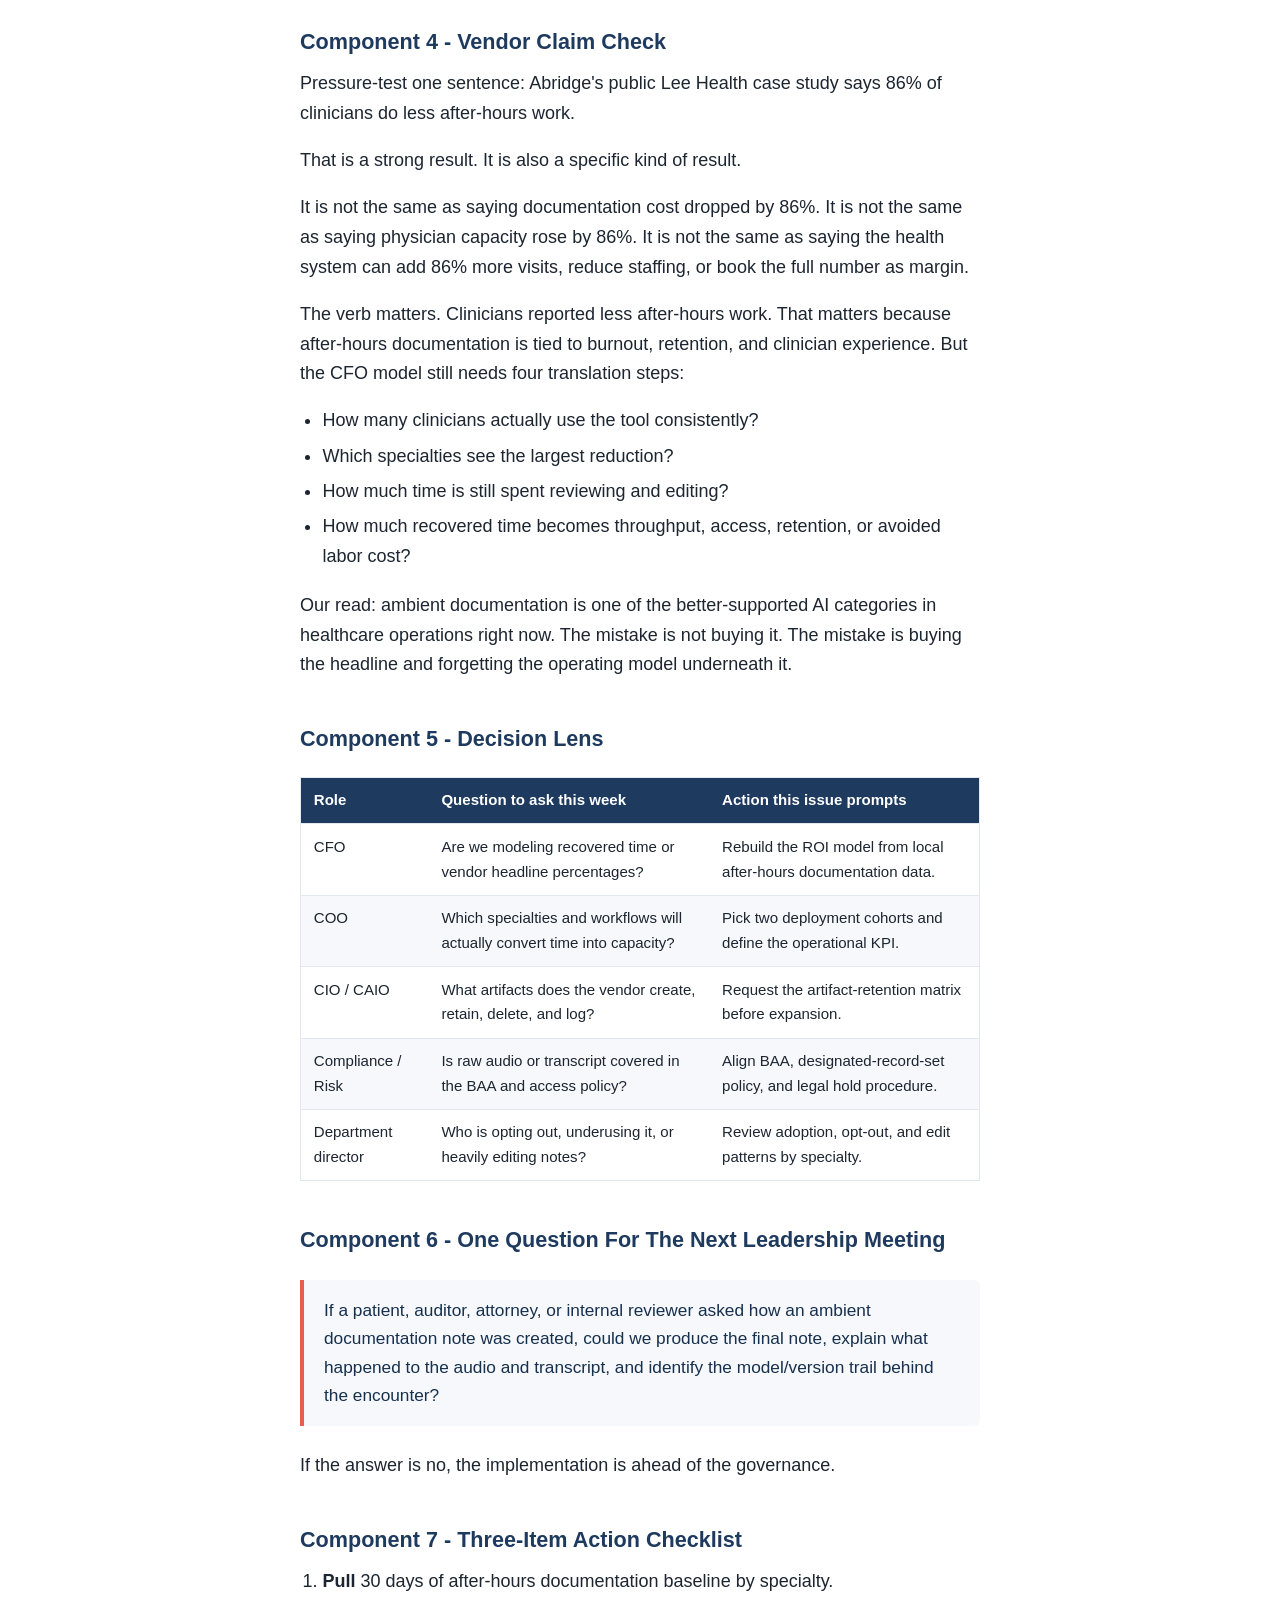
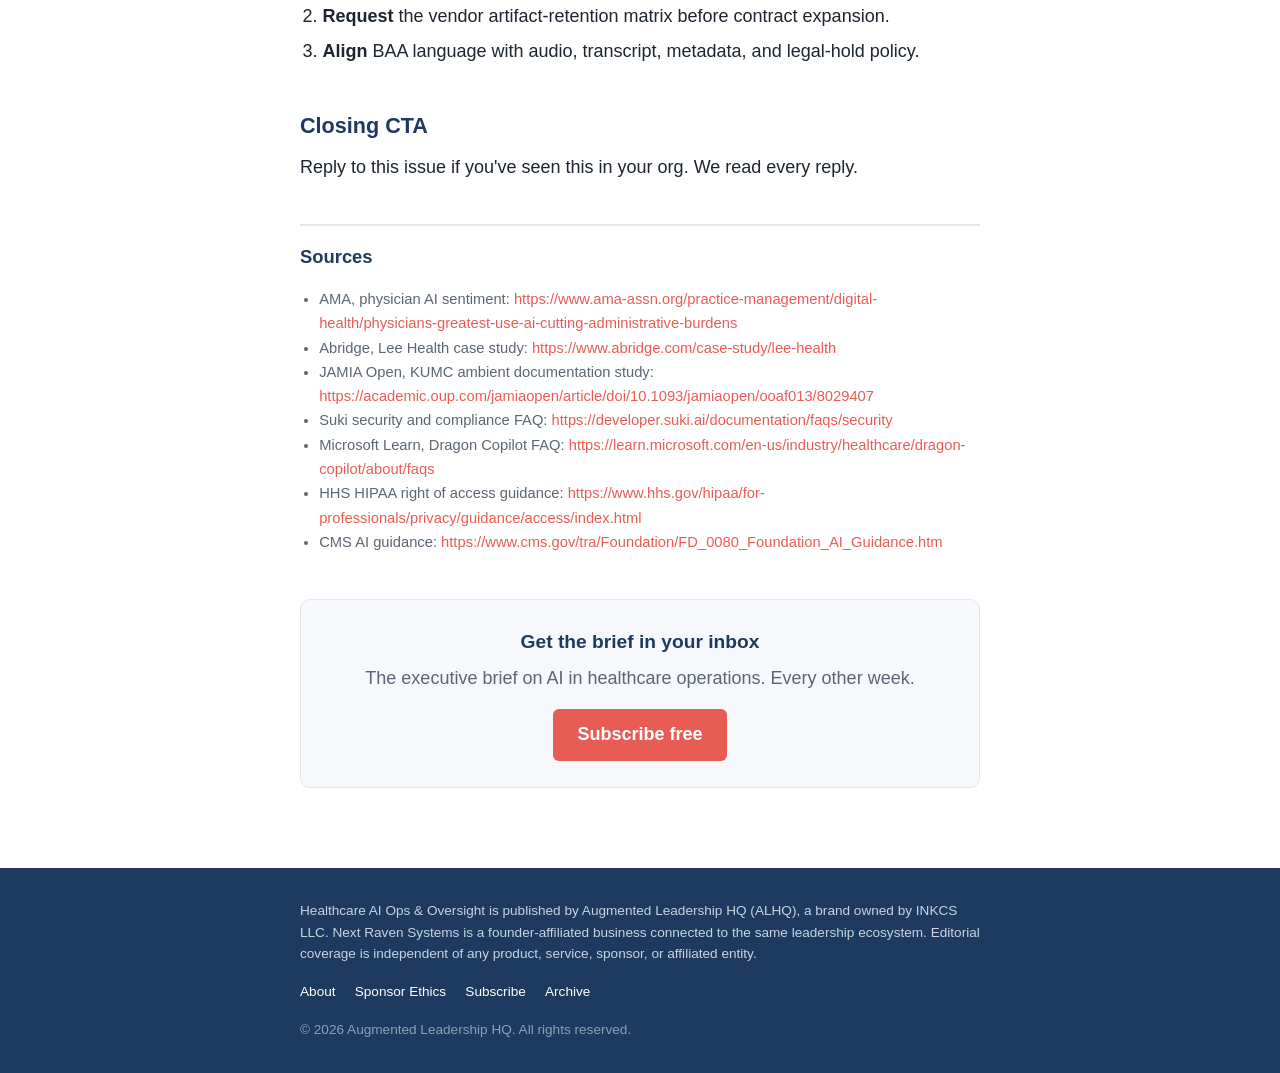
==== commit 718549b0: "Correct ownership disclosure to INKCS LLC language (match alhq.io website) Replace 'ALHQ and Next Ra" ====
--- a/issues/01-ambient-documentation-margin-decision/index.html
+++ b/issues/01-ambient-documentation-margin-decision/index.html
@@ -143,7 +143,7 @@
 
 <footer class="site-footer">
   <div class="footer-inner">
-    <p class="footer-disclaimer">Published by Augmented Leadership HQ. ALHQ and Next Raven Systems share a founder. Editorial coverage is independent of any product or service operated by either company.</p>
+    <p class="footer-disclaimer">Healthcare AI Ops &amp; Oversight is published by Augmented Leadership HQ (ALHQ), a brand owned by INKCS LLC. Next Raven Systems is a founder-affiliated business connected to the same leadership ecosystem. Editorial coverage is independent of any product, service, sponsor, or affiliated entity.</p>
     <p class="footer-links">
       <a href="https://newsletter.alhq.io/about">About</a>
       <a href="https://newsletter.alhq.io/sponsor-ethics">Sponsor Ethics</a>
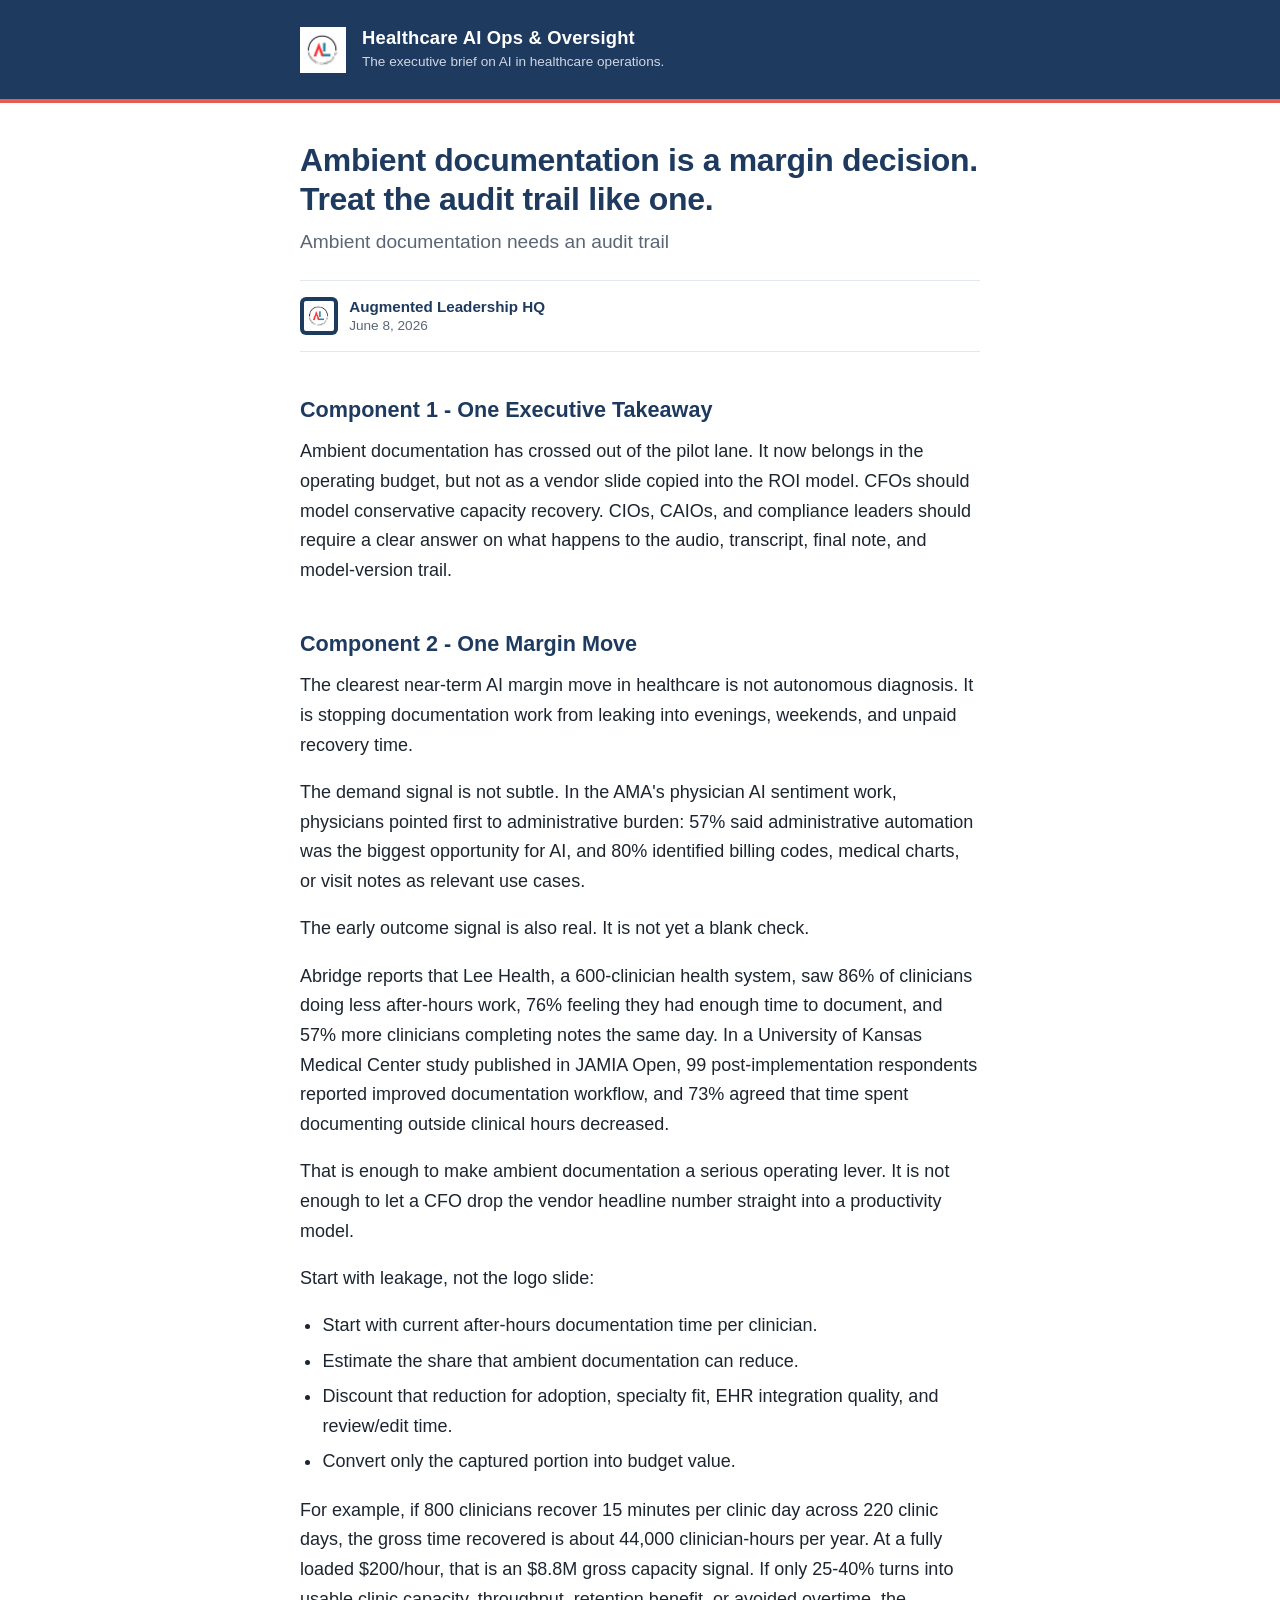
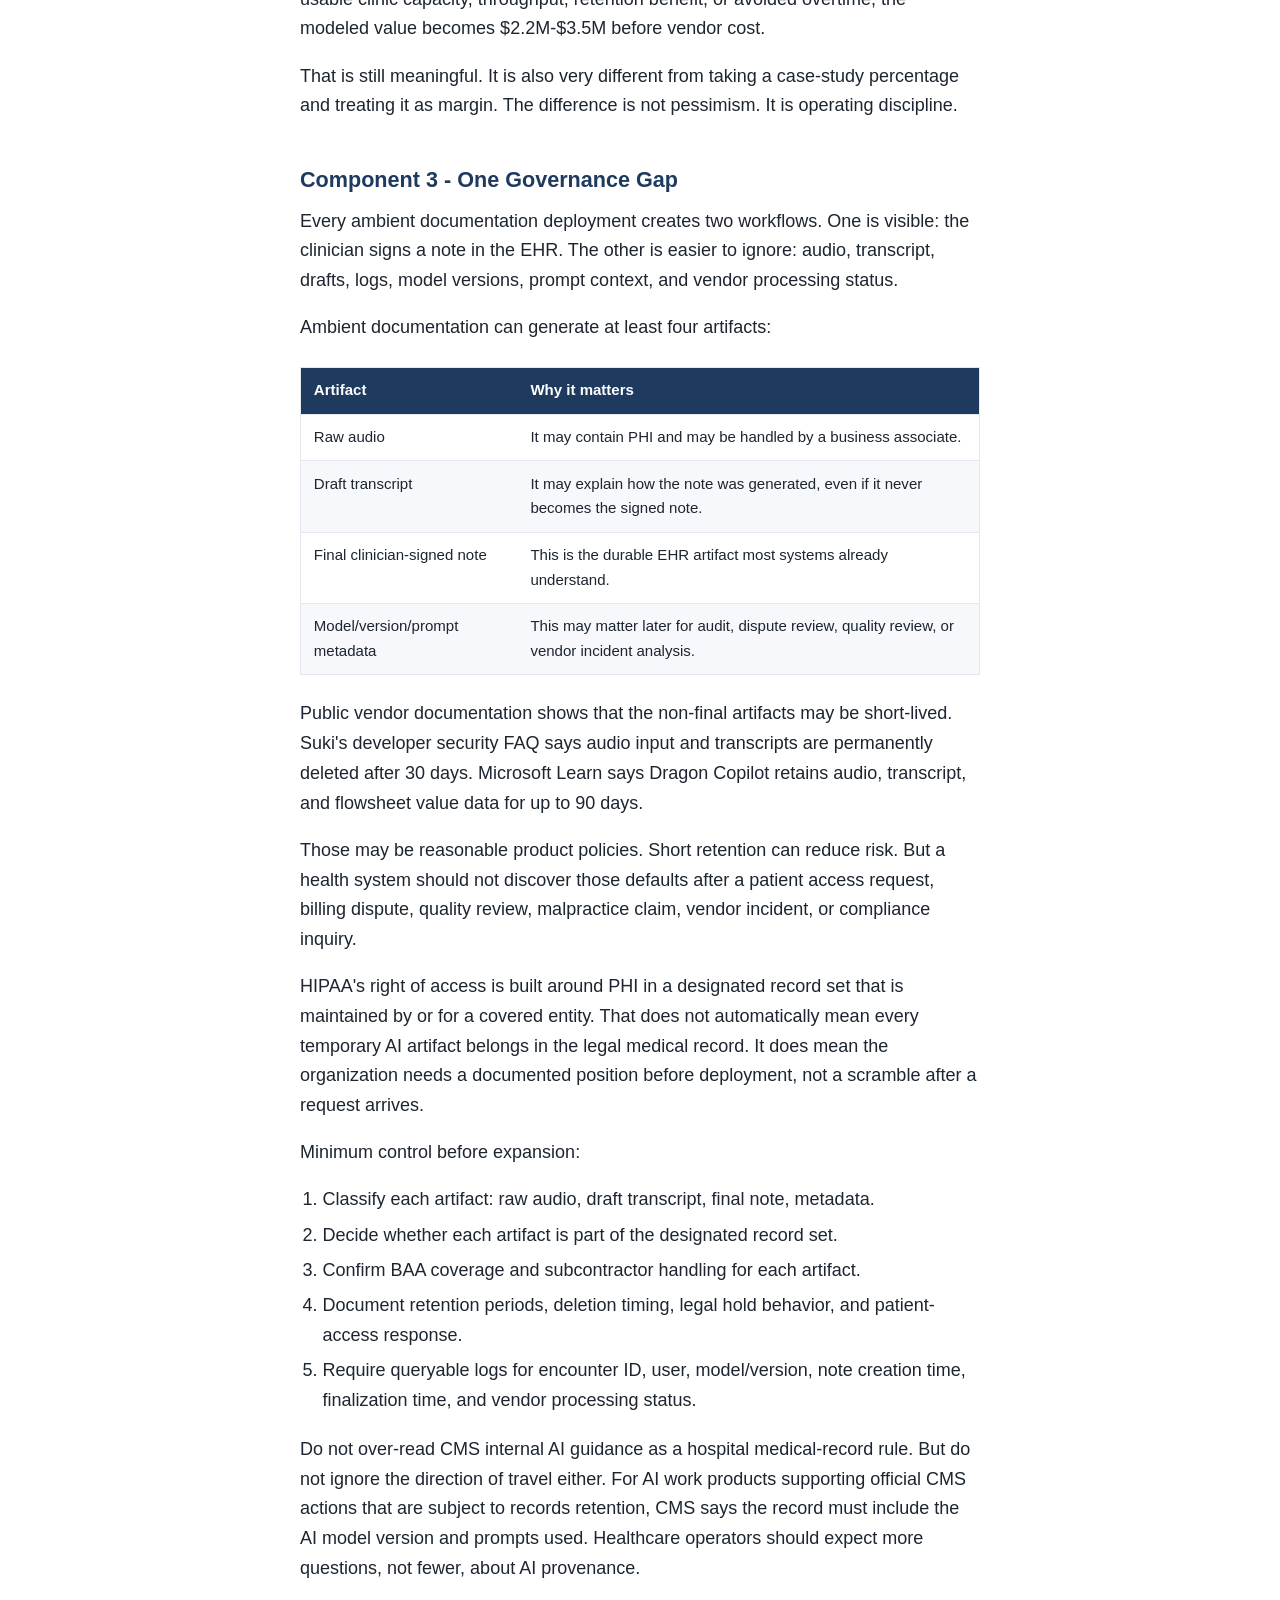
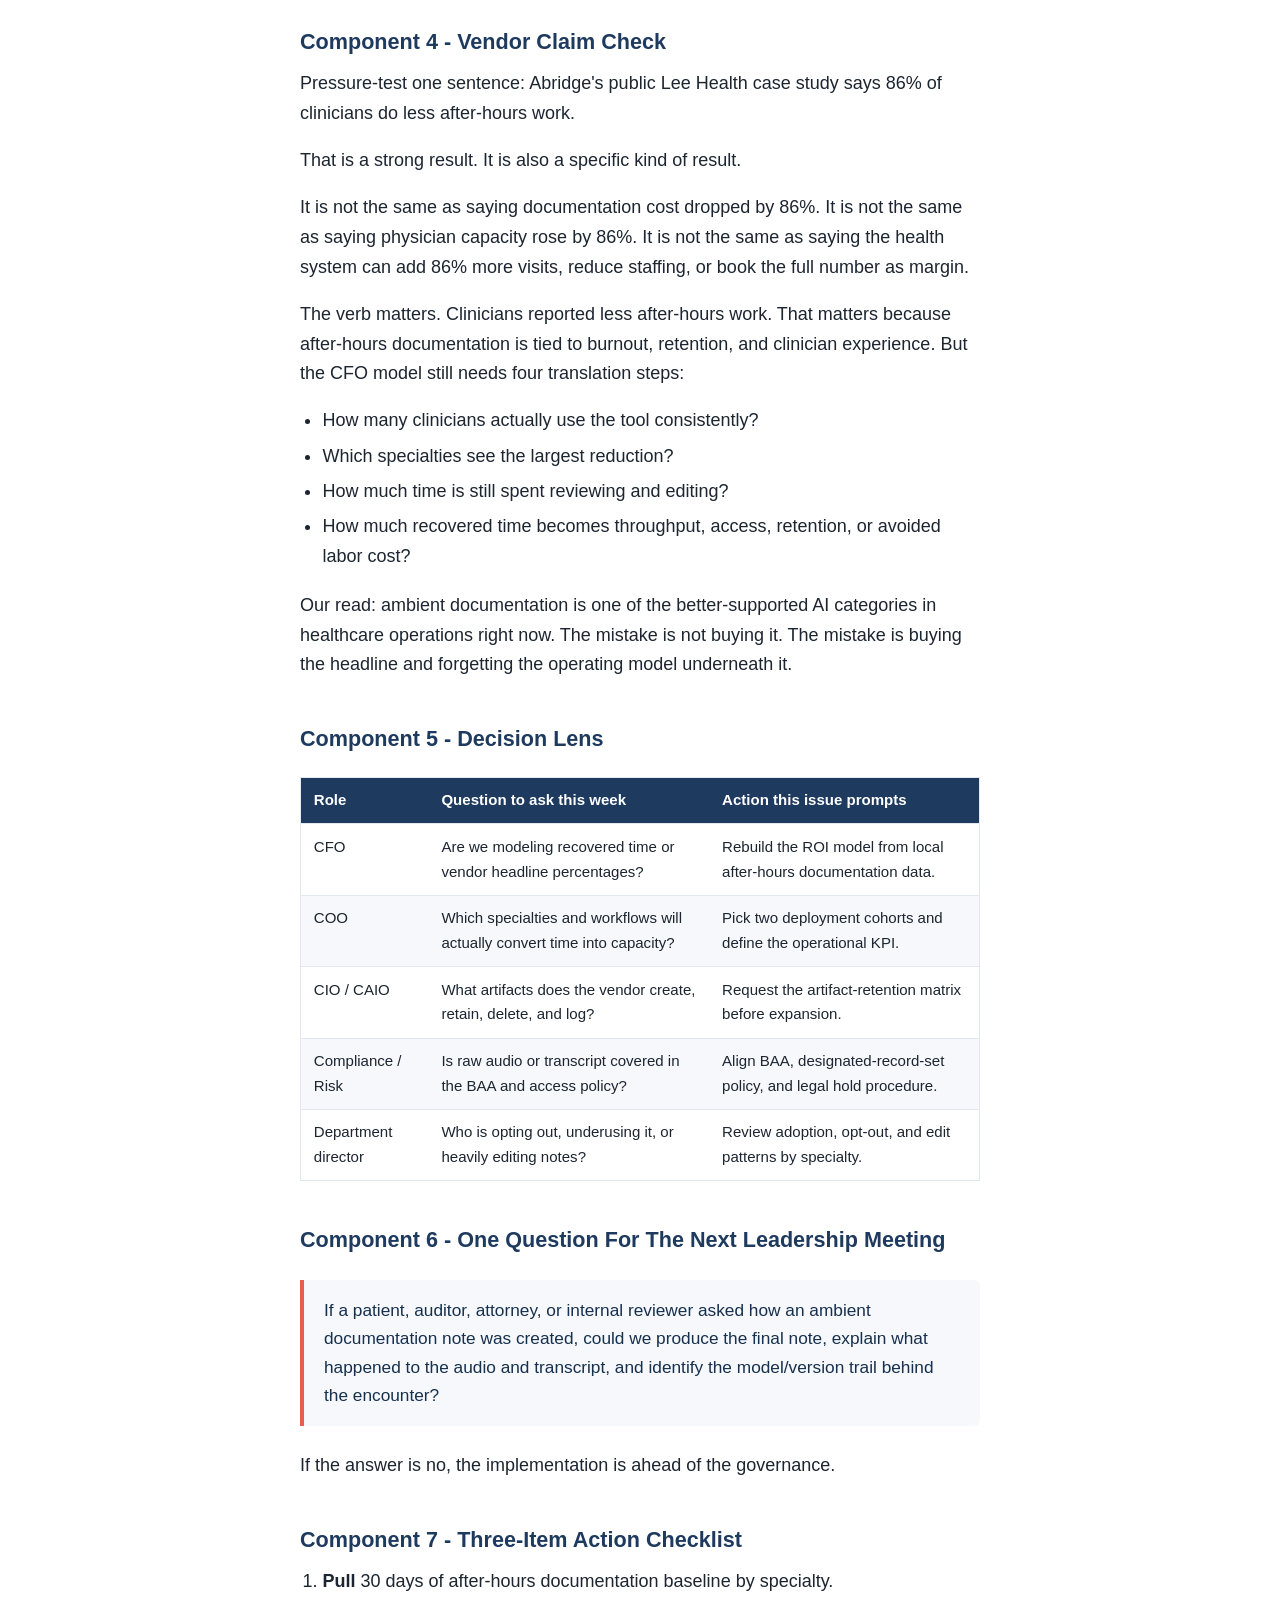
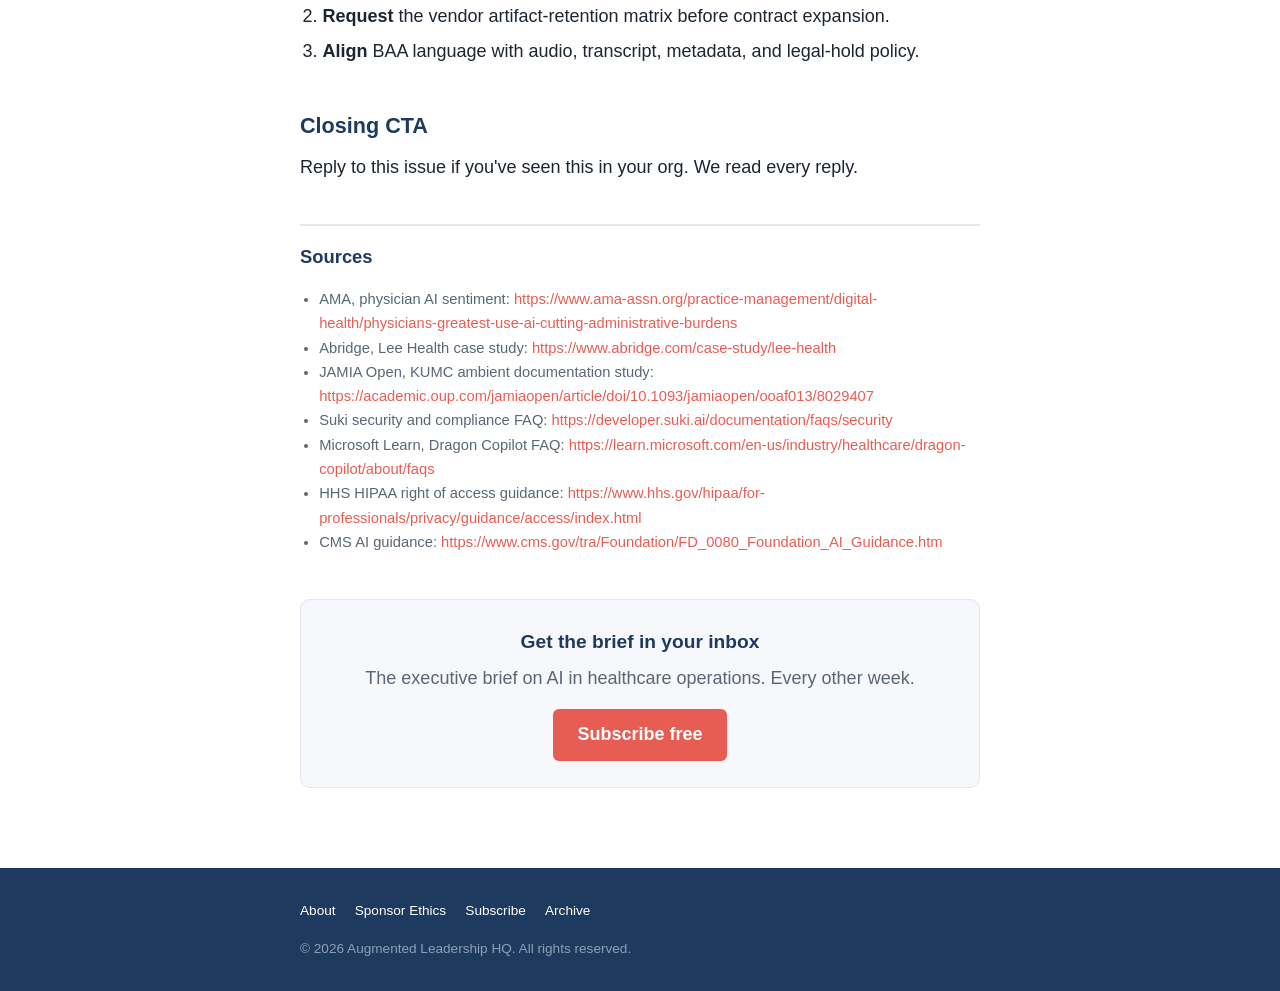
==== commit 85d2801c: "Move ownership disclosure off the front-and-center footer Per CEO: a prominent ownership statement i" ====
--- a/issues/01-ambient-documentation-margin-decision/index.html
+++ b/issues/01-ambient-documentation-margin-decision/index.html
@@ -143,7 +143,6 @@
 
 <footer class="site-footer">
   <div class="footer-inner">
-    <p class="footer-disclaimer">Healthcare AI Ops &amp; Oversight is published by Augmented Leadership HQ (ALHQ), a brand owned by INKCS LLC. Next Raven Systems is a founder-affiliated business connected to the same leadership ecosystem. Editorial coverage is independent of any product, service, sponsor, or affiliated entity.</p>
     <p class="footer-links">
       <a href="https://newsletter.alhq.io/about">About</a>
       <a href="https://newsletter.alhq.io/sponsor-ethics">Sponsor Ethics</a>
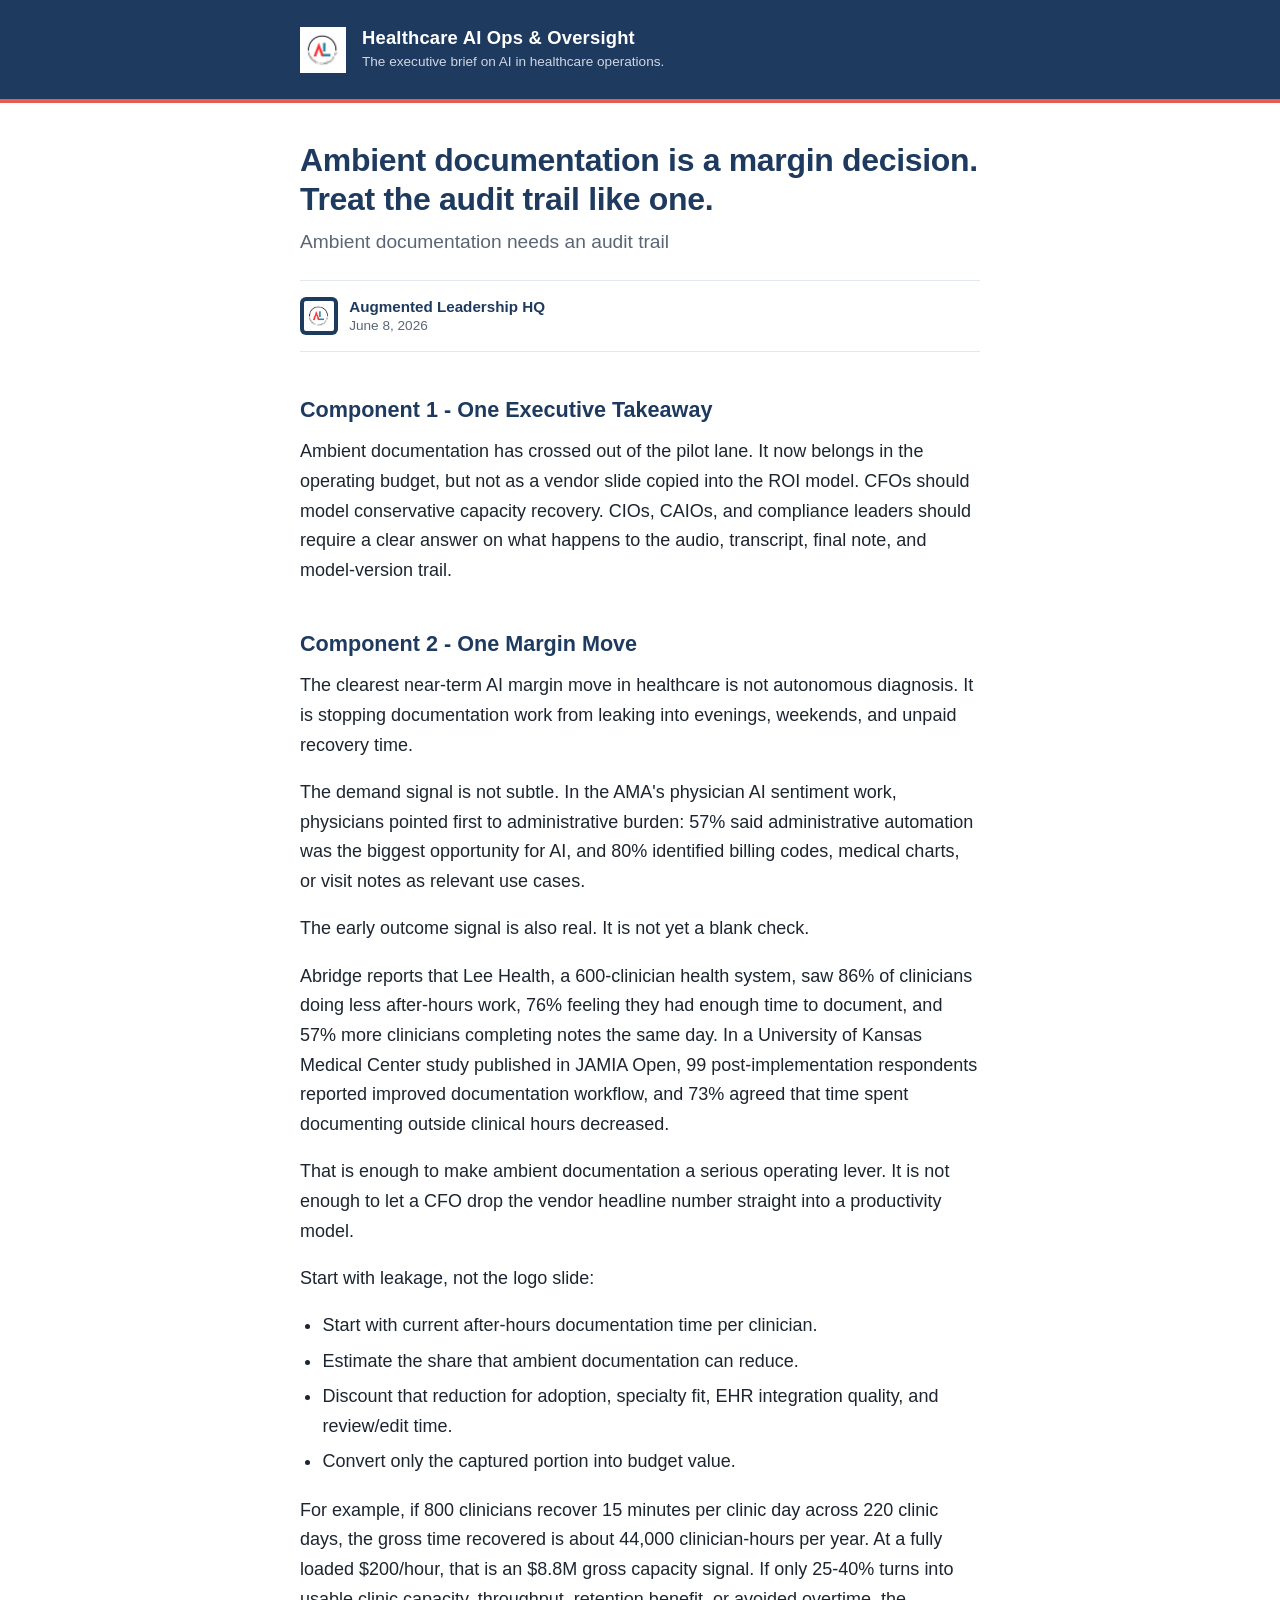
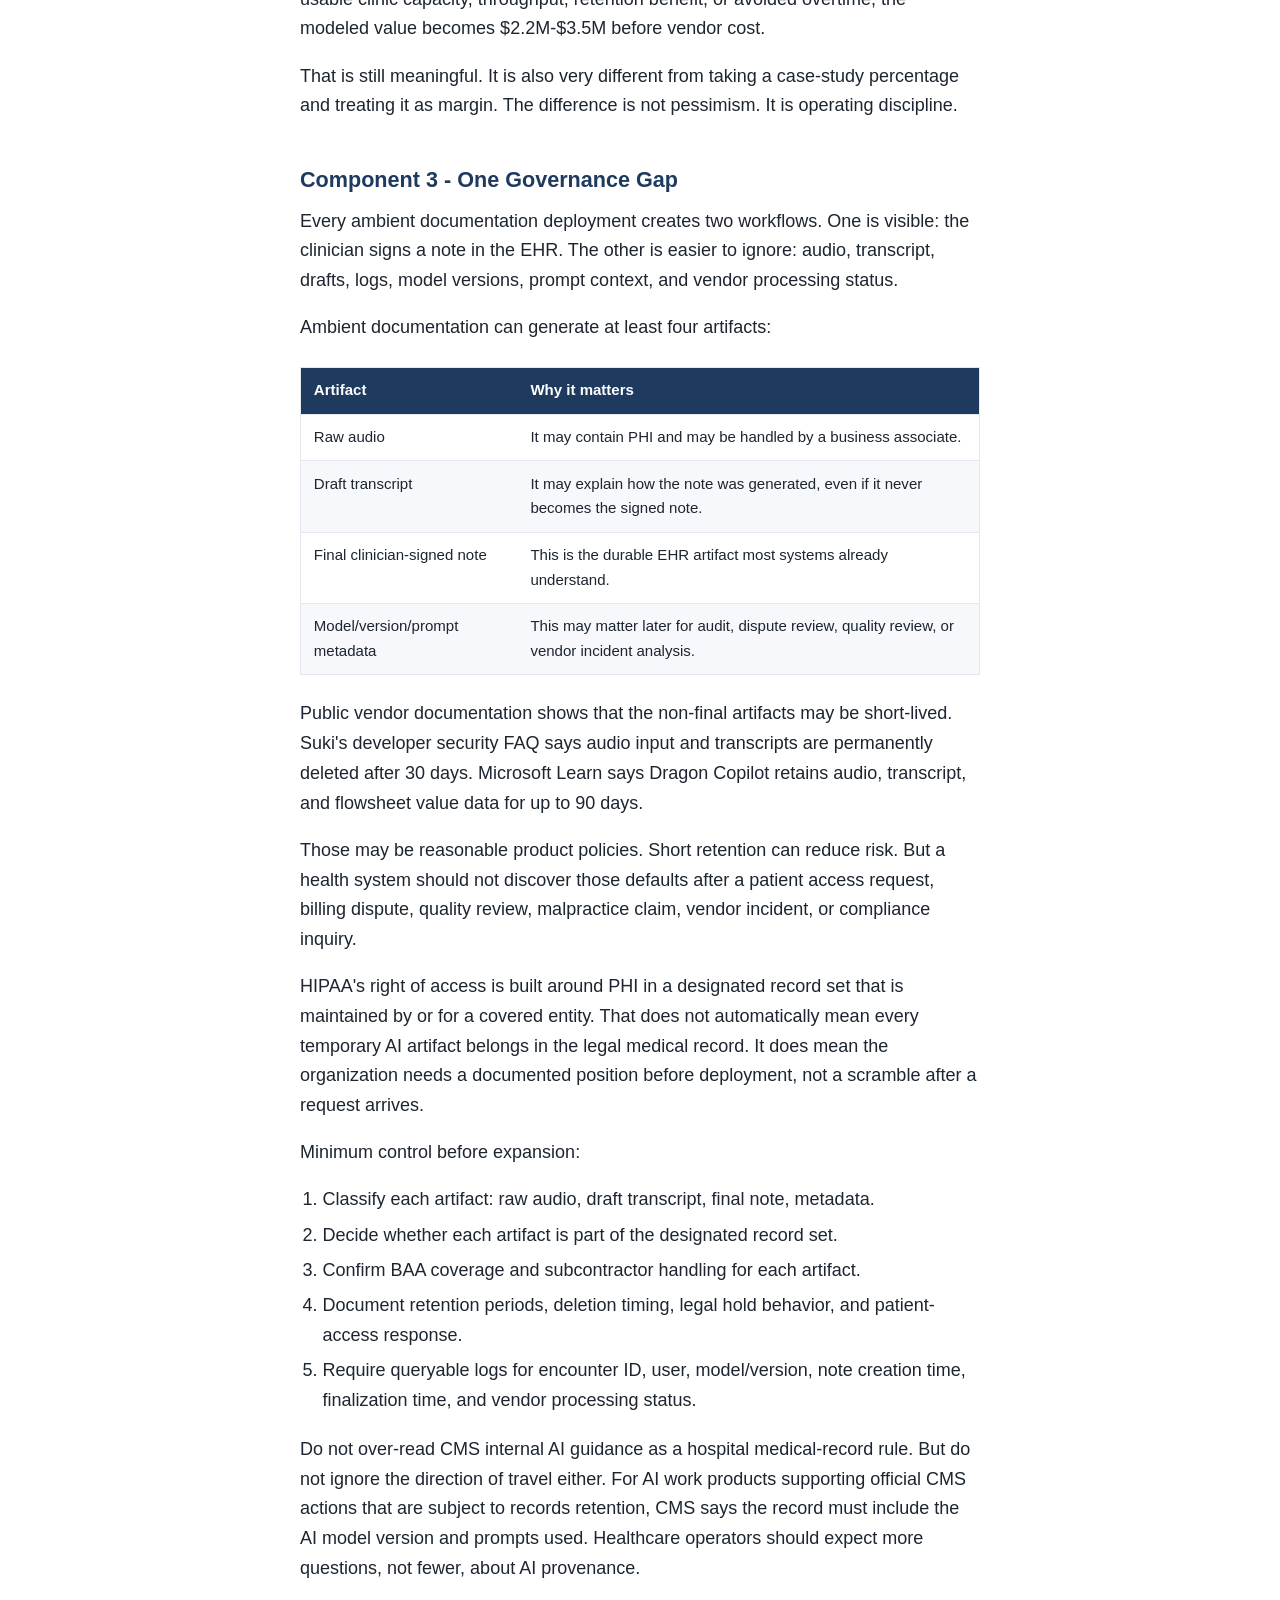
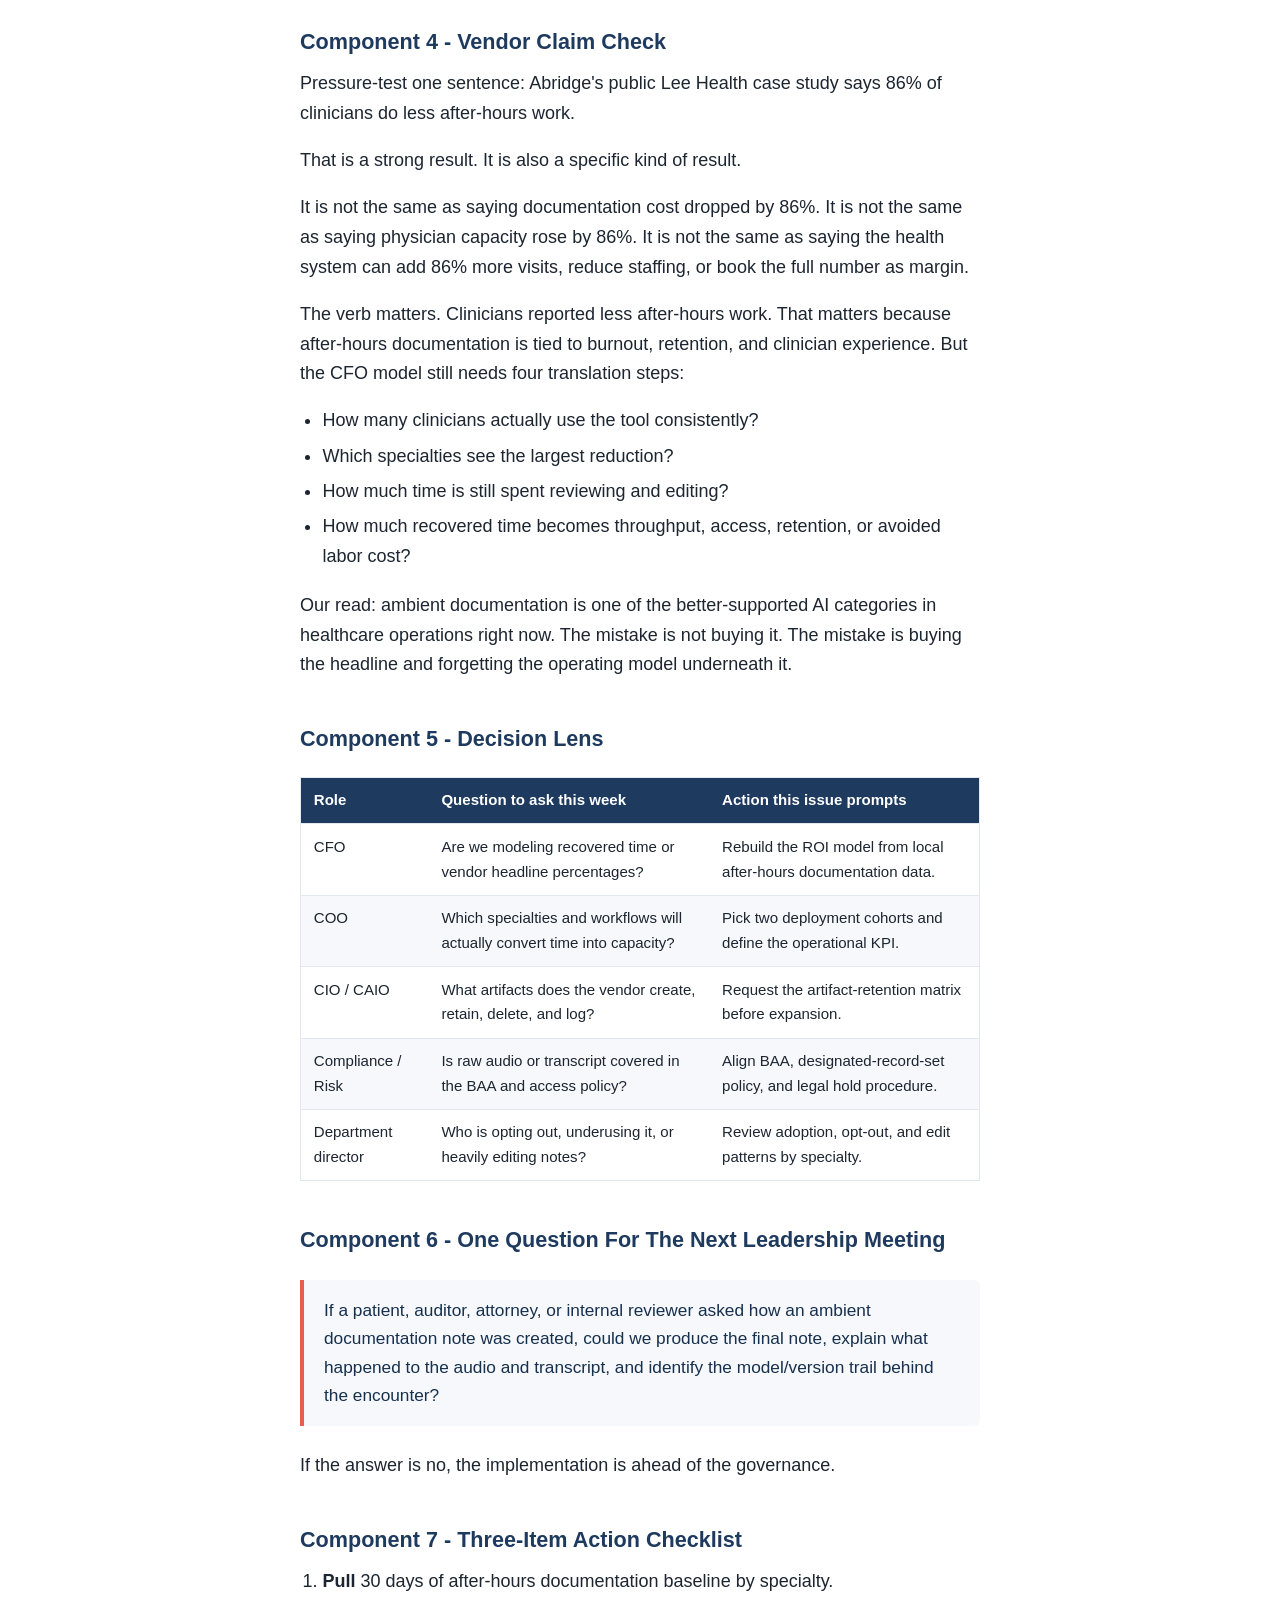
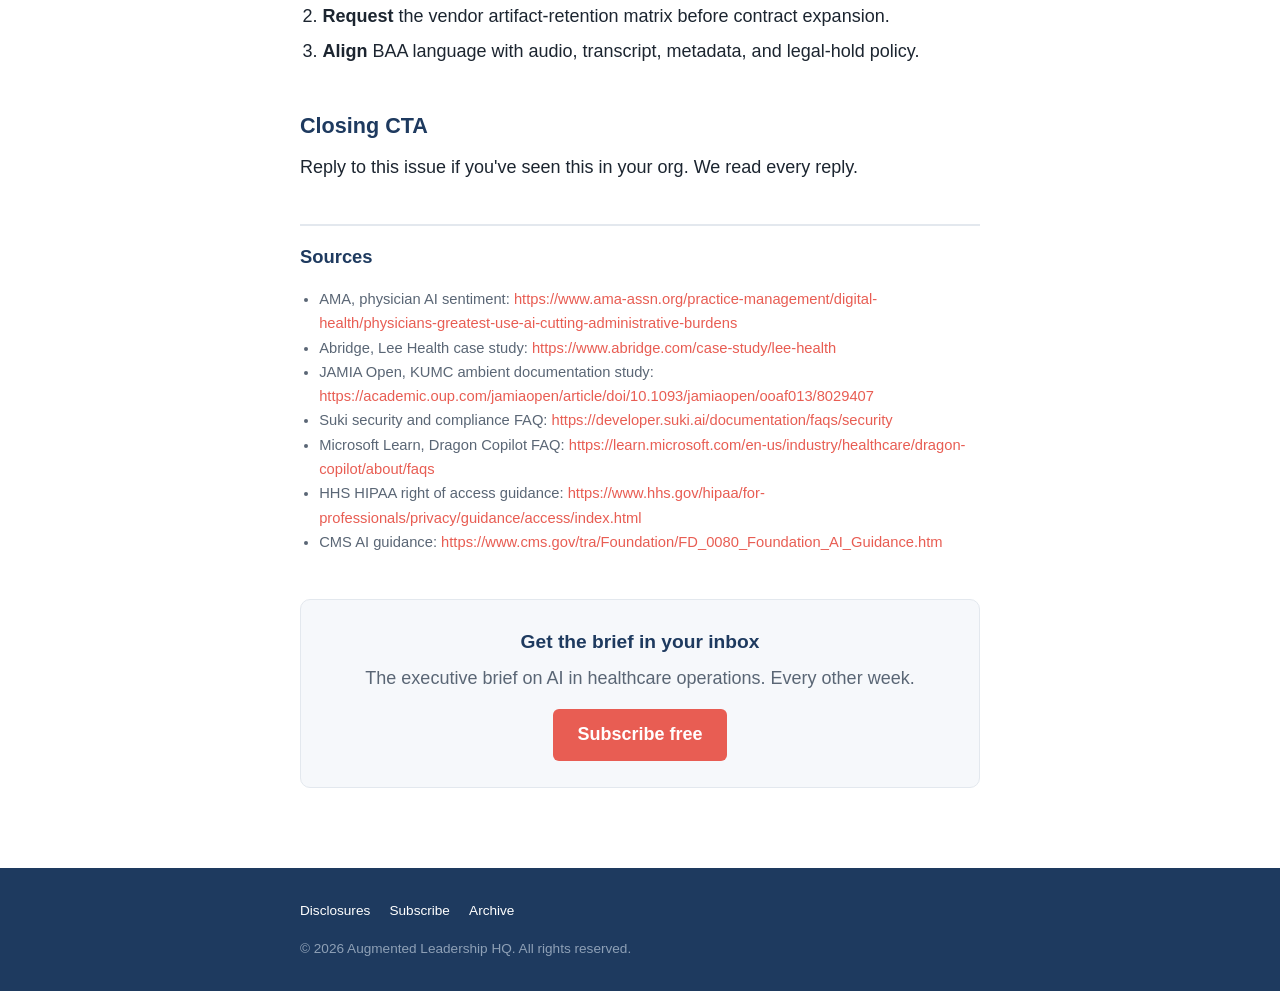
==== commit 96032020: "Repoint footer disclosure link to live alhq.io/disclosures.html The Beehiiv custom About + Sponsor E" ====
--- a/issues/01-ambient-documentation-margin-decision/index.html
+++ b/issues/01-ambient-documentation-margin-decision/index.html
@@ -144,8 +144,7 @@
 <footer class="site-footer">
   <div class="footer-inner">
     <p class="footer-links">
-      <a href="https://newsletter.alhq.io/about">About</a>
-      <a href="https://newsletter.alhq.io/sponsor-ethics">Sponsor Ethics</a>
+      <a href="https://alhq.io/disclosures.html">Disclosures</a>
       <a href="https://newsletter.alhq.io">Subscribe</a>
       <a href="https://brief.alhq.io/">Archive</a>
     </p>
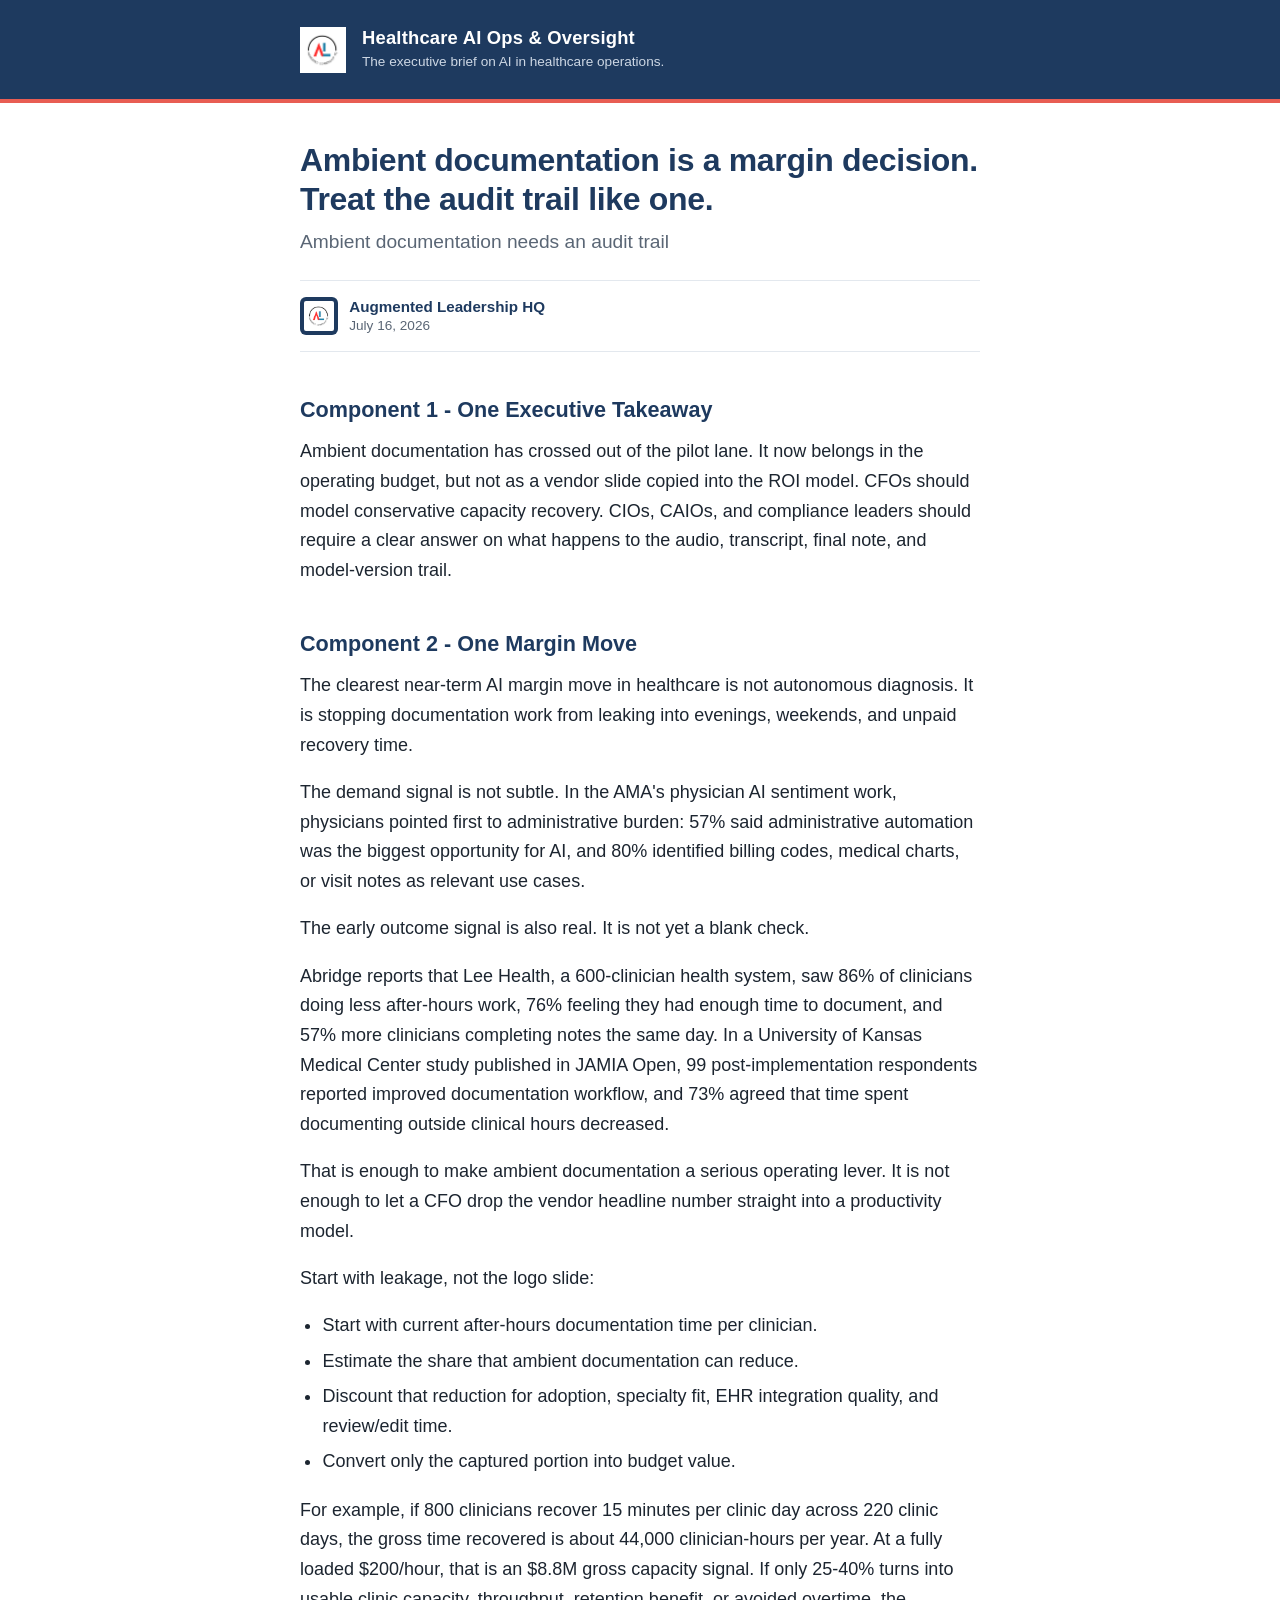
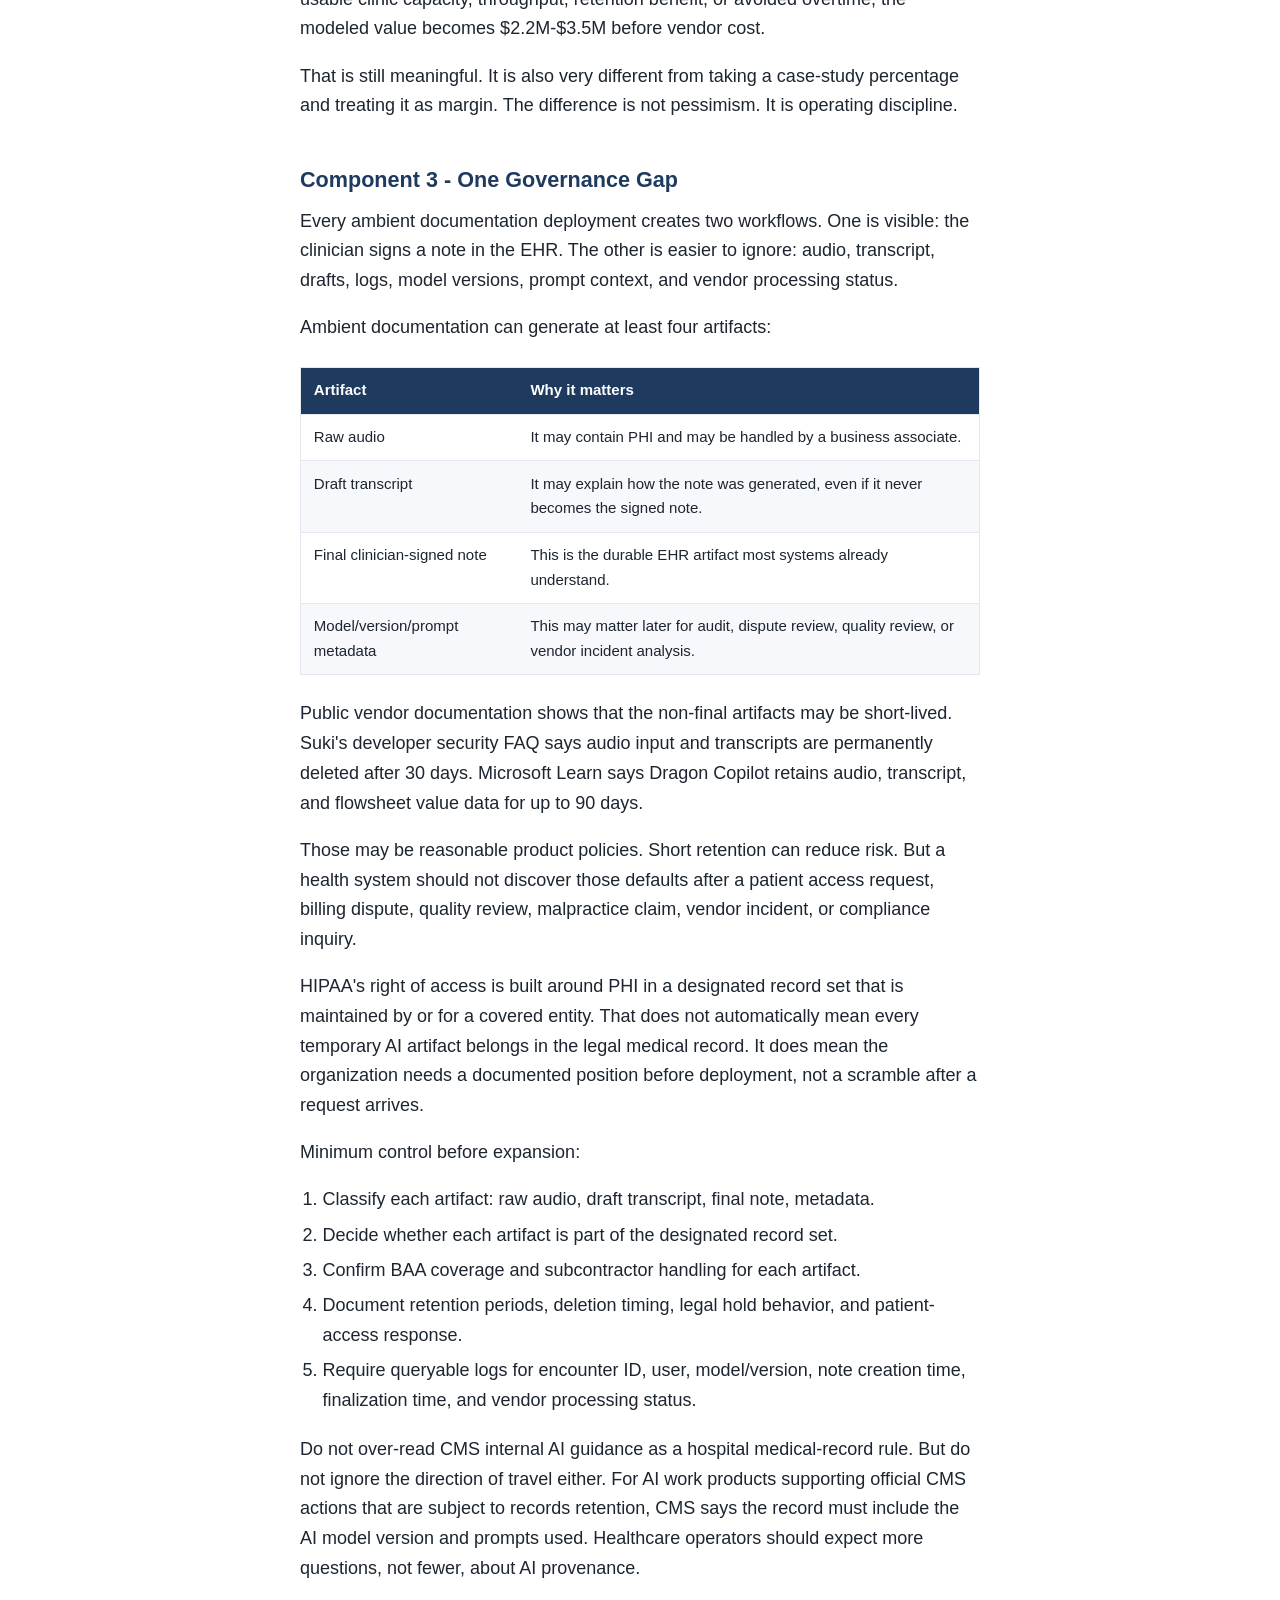
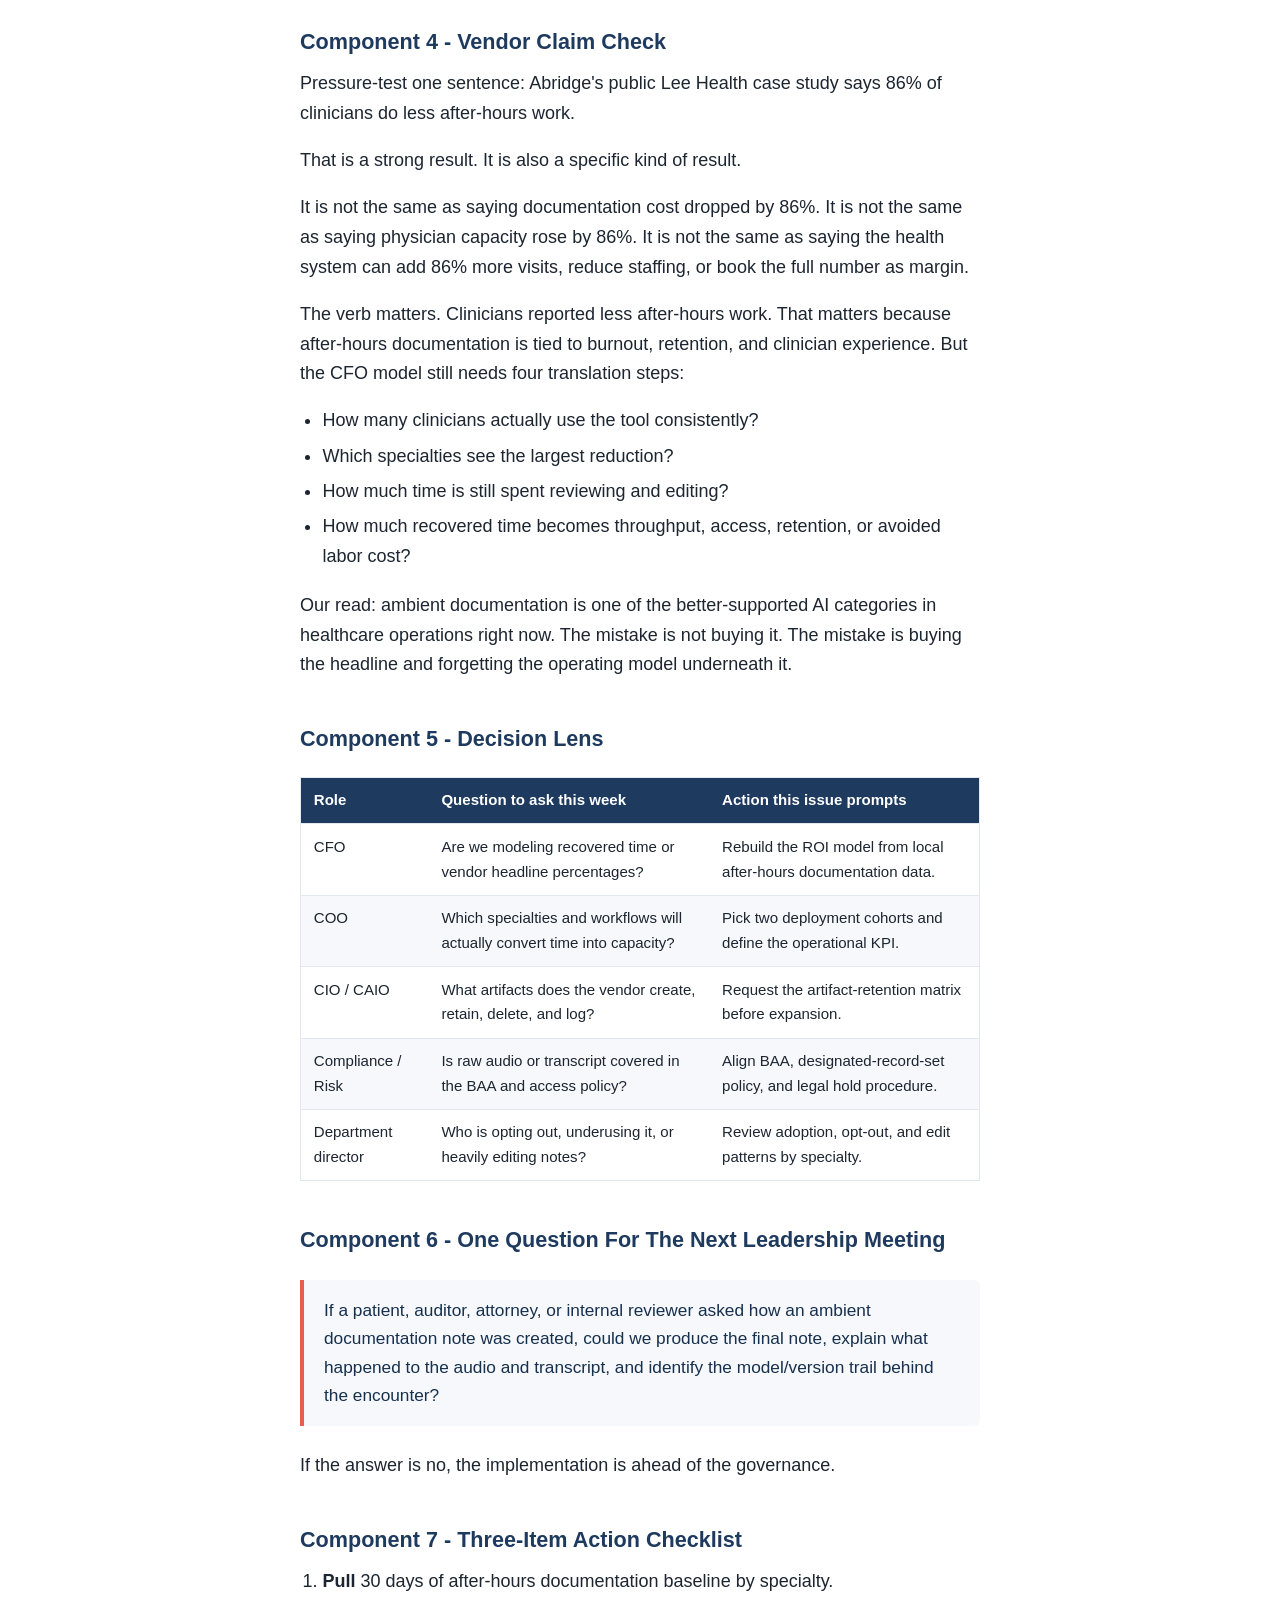
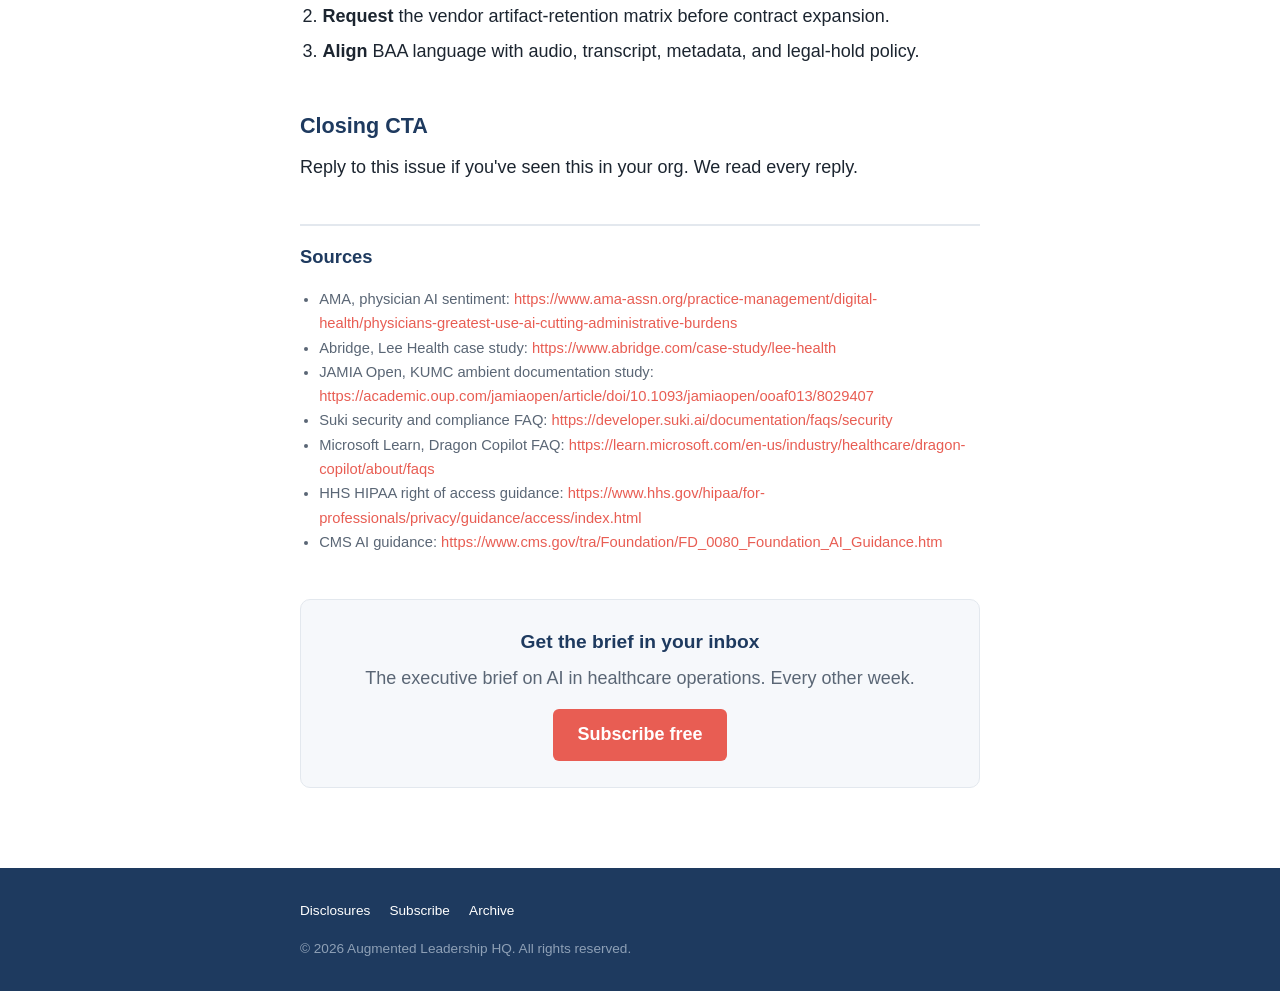
==== commit 6c7b44e0: "Publish HCAIOO archive: 04-ai-scribe-scorecard" ====
--- a/issues/01-ambient-documentation-margin-decision/index.html
+++ b/issues/01-ambient-documentation-margin-decision/index.html
@@ -16,7 +16,7 @@
 <meta property="og:description" content="Ambient documentation needs an audit trail">
 <meta property="og:url" content="https://brief.alhq.io/issues/01-ambient-documentation-margin-decision/">
 <meta property="og:image" content="https://brief.alhq.io/assets/alhq-logo.png">
-<meta property="article:published_time" content="2026-06-08T00:00:00+00:00">
+<meta property="article:published_time" content="2026-07-16T00:00:00+00:00">
 <meta property="article:publisher" content="Augmented Leadership HQ">
 <meta name="twitter:card" content="summary_large_image">
 <meta name="twitter:title" content="Ambient documentation is a margin decision. Treat the audit trail like one.">
@@ -29,8 +29,8 @@
   "@type": "Article",
   "headline": "Ambient documentation is a margin decision. Treat the audit trail like one.",
   "description": "Ambient documentation needs an audit trail",
-  "datePublished": "2026-06-08",
-  "dateModified": "2026-06-08",
+  "datePublished": "2026-07-16",
+  "dateModified": "2026-07-16",
   "url": "https://brief.alhq.io/issues/01-ambient-documentation-margin-decision/",
   "mainEntityOfPage": {
     "@type": "WebPage",
@@ -85,7 +85,7 @@
         <img class="byline-logo" src="../../assets/alhq-logo.png" alt="Augmented Leadership HQ logo">
         <span class="byline-meta">
           <span class="byline-name">Augmented Leadership HQ</span>
-          <time class="byline-date" datetime="2026-06-08T00:00:00+00:00">June 8, 2026</time>
+          <time class="byline-date" datetime="2026-07-16T00:00:00+00:00">July 16, 2026</time>
         </span>
       </div>
     </header>
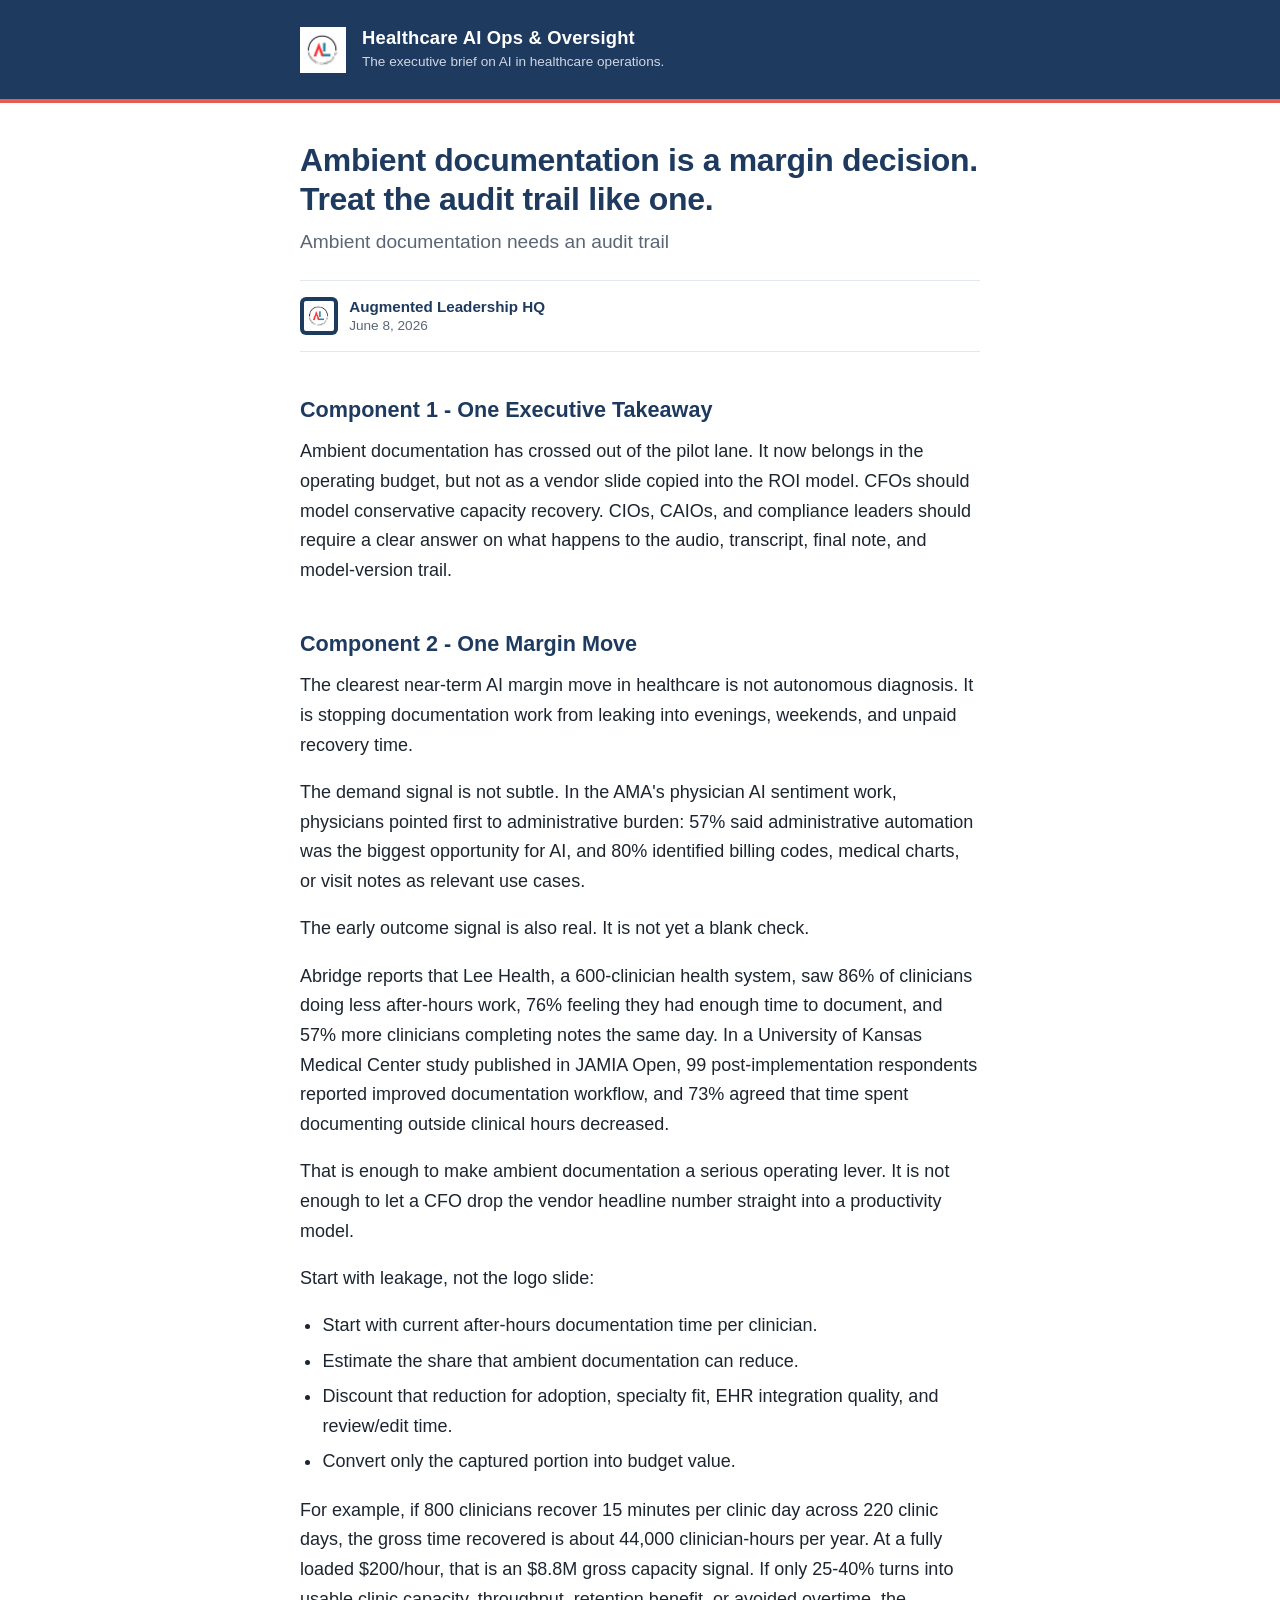
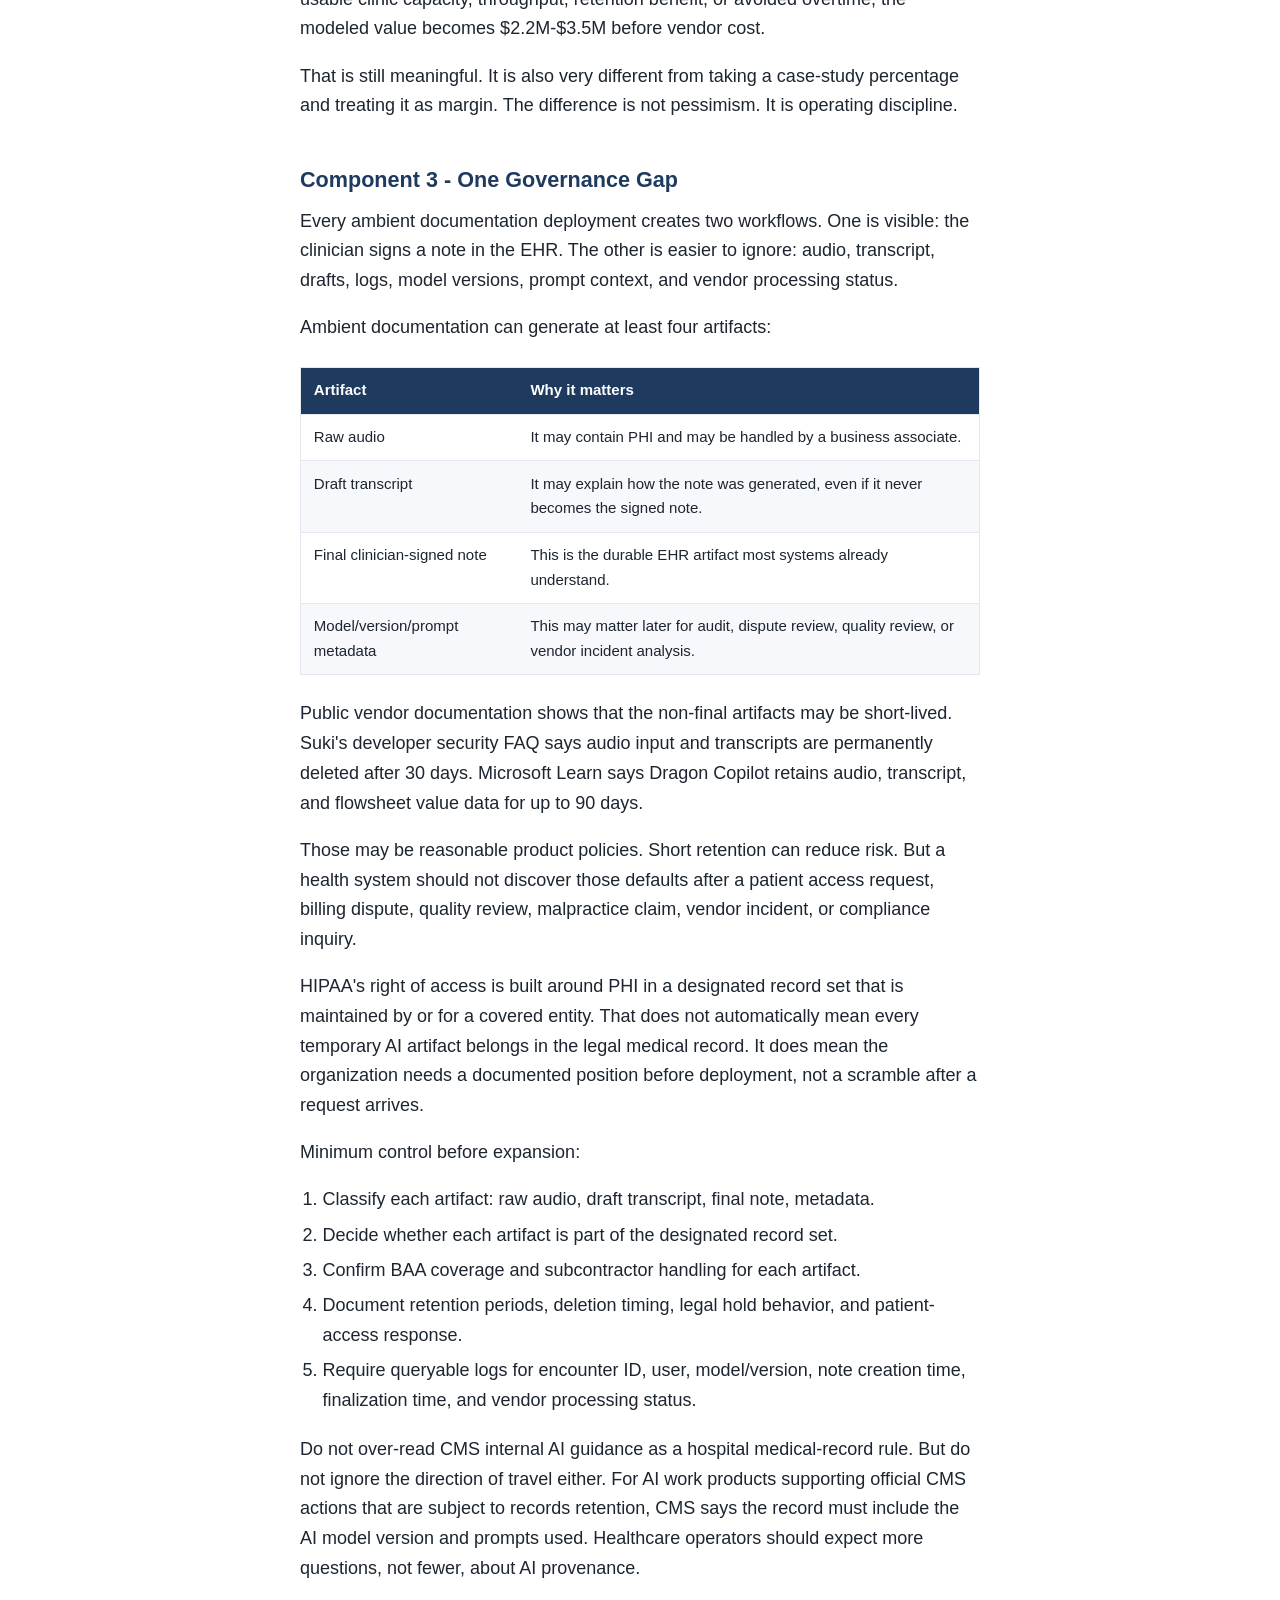
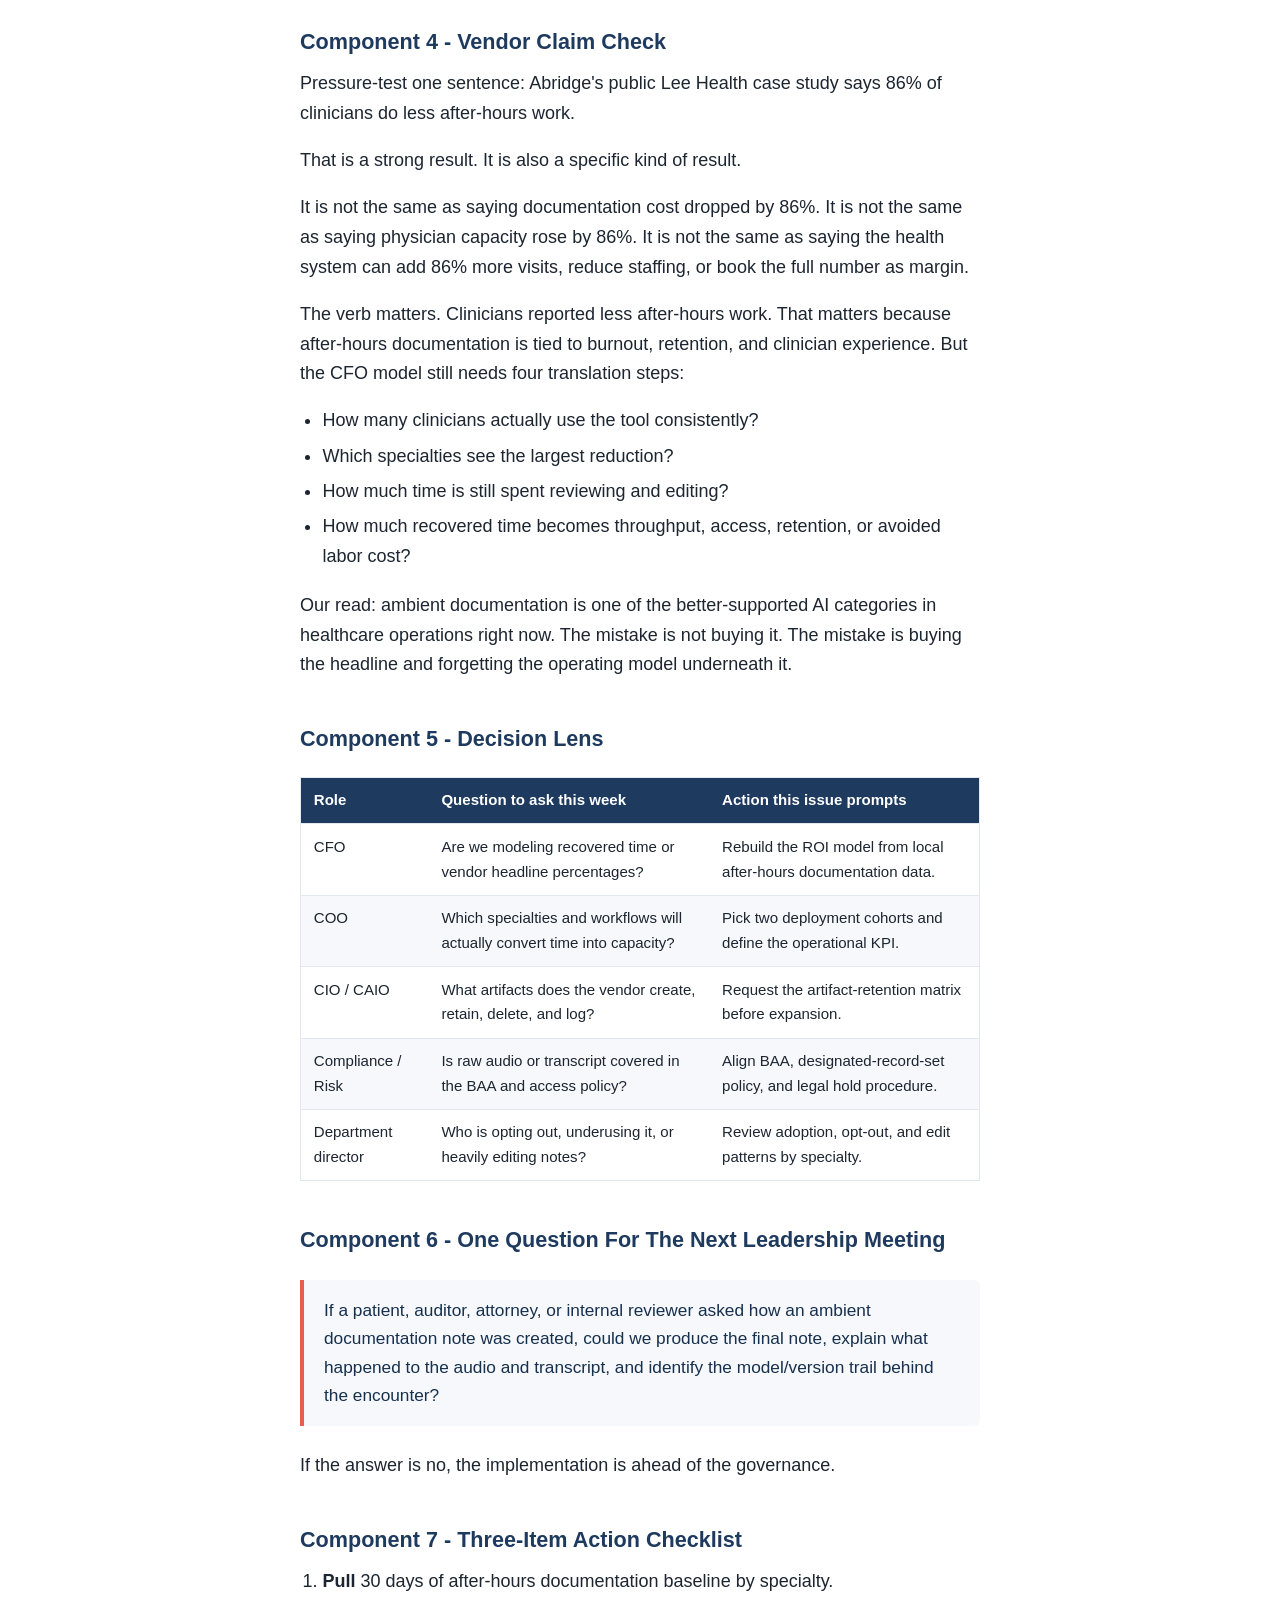
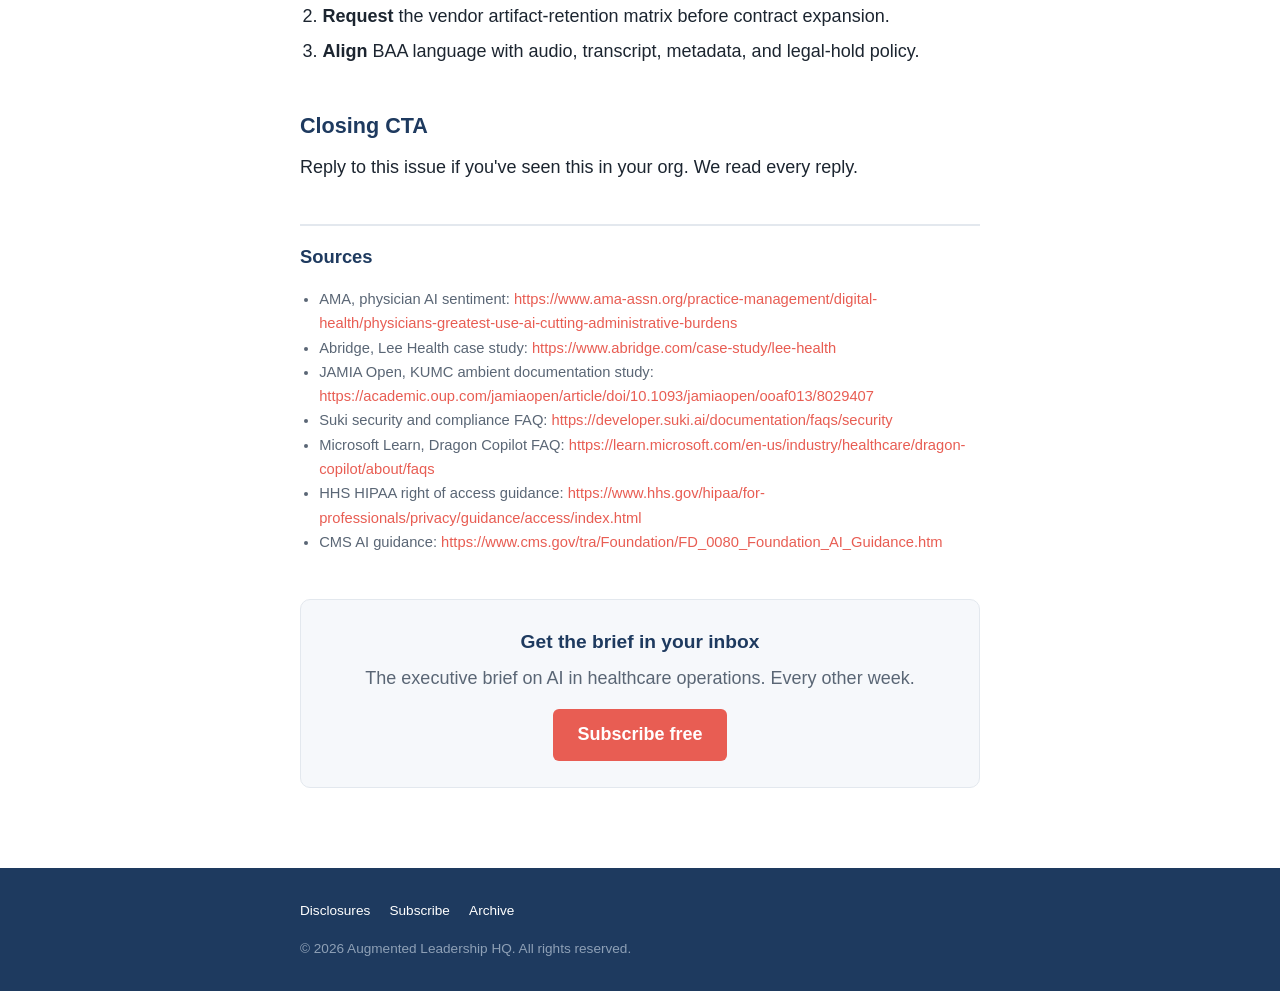
==== commit 35cb77ce: "Publish HCAIOO archive: 04-ai-scribe-scorecard" ====
--- a/issues/01-ambient-documentation-margin-decision/index.html
+++ b/issues/01-ambient-documentation-margin-decision/index.html
@@ -16,7 +16,7 @@
 <meta property="og:description" content="Ambient documentation needs an audit trail">
 <meta property="og:url" content="https://brief.alhq.io/issues/01-ambient-documentation-margin-decision/">
 <meta property="og:image" content="https://brief.alhq.io/assets/alhq-logo.png">
-<meta property="article:published_time" content="2026-07-16T00:00:00+00:00">
+<meta property="article:published_time" content="2026-06-08T00:00:00+00:00">
 <meta property="article:publisher" content="Augmented Leadership HQ">
 <meta name="twitter:card" content="summary_large_image">
 <meta name="twitter:title" content="Ambient documentation is a margin decision. Treat the audit trail like one.">
@@ -29,8 +29,8 @@
   "@type": "Article",
   "headline": "Ambient documentation is a margin decision. Treat the audit trail like one.",
   "description": "Ambient documentation needs an audit trail",
-  "datePublished": "2026-07-16",
-  "dateModified": "2026-07-16",
+  "datePublished": "2026-06-08",
+  "dateModified": "2026-06-08",
   "url": "https://brief.alhq.io/issues/01-ambient-documentation-margin-decision/",
   "mainEntityOfPage": {
     "@type": "WebPage",
@@ -85,7 +85,7 @@
         <img class="byline-logo" src="../../assets/alhq-logo.png" alt="Augmented Leadership HQ logo">
         <span class="byline-meta">
           <span class="byline-name">Augmented Leadership HQ</span>
-          <time class="byline-date" datetime="2026-07-16T00:00:00+00:00">July 16, 2026</time>
+          <time class="byline-date" datetime="2026-06-08T00:00:00+00:00">June 8, 2026</time>
         </span>
       </div>
     </header>
